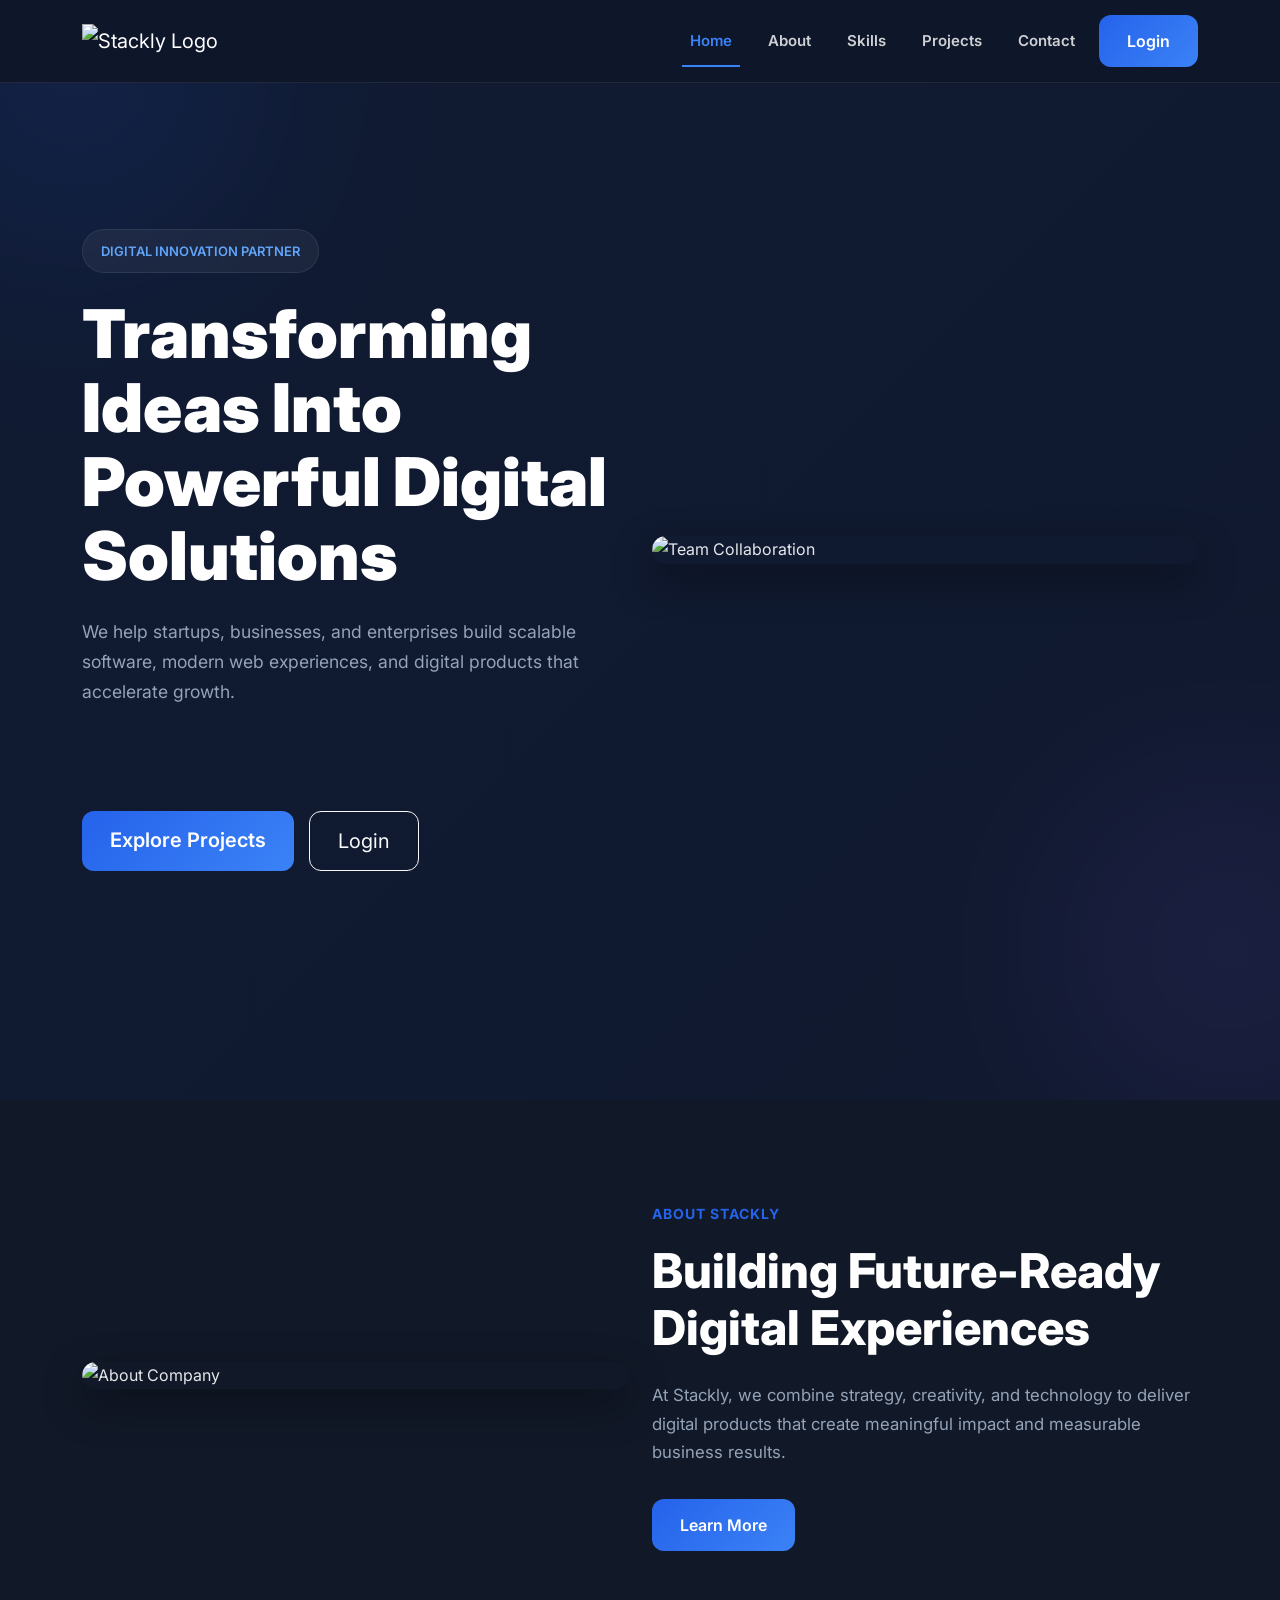
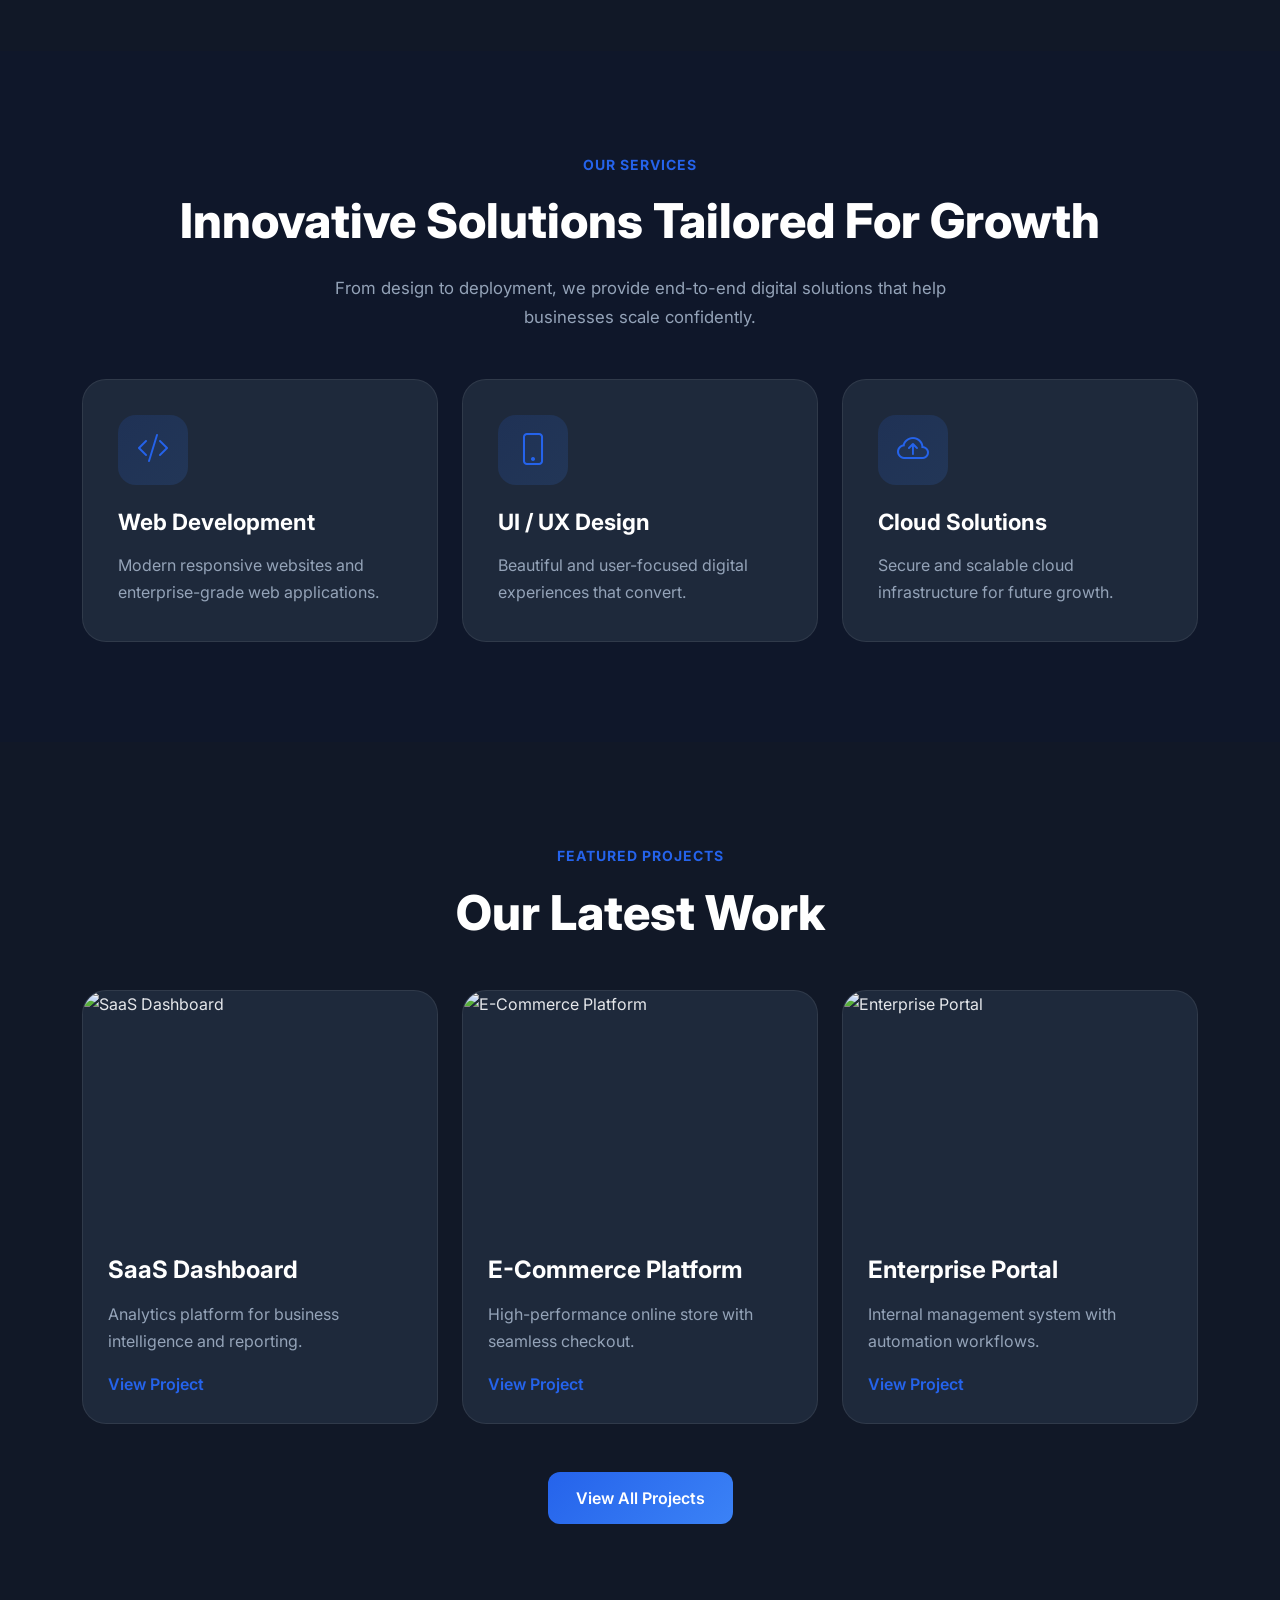
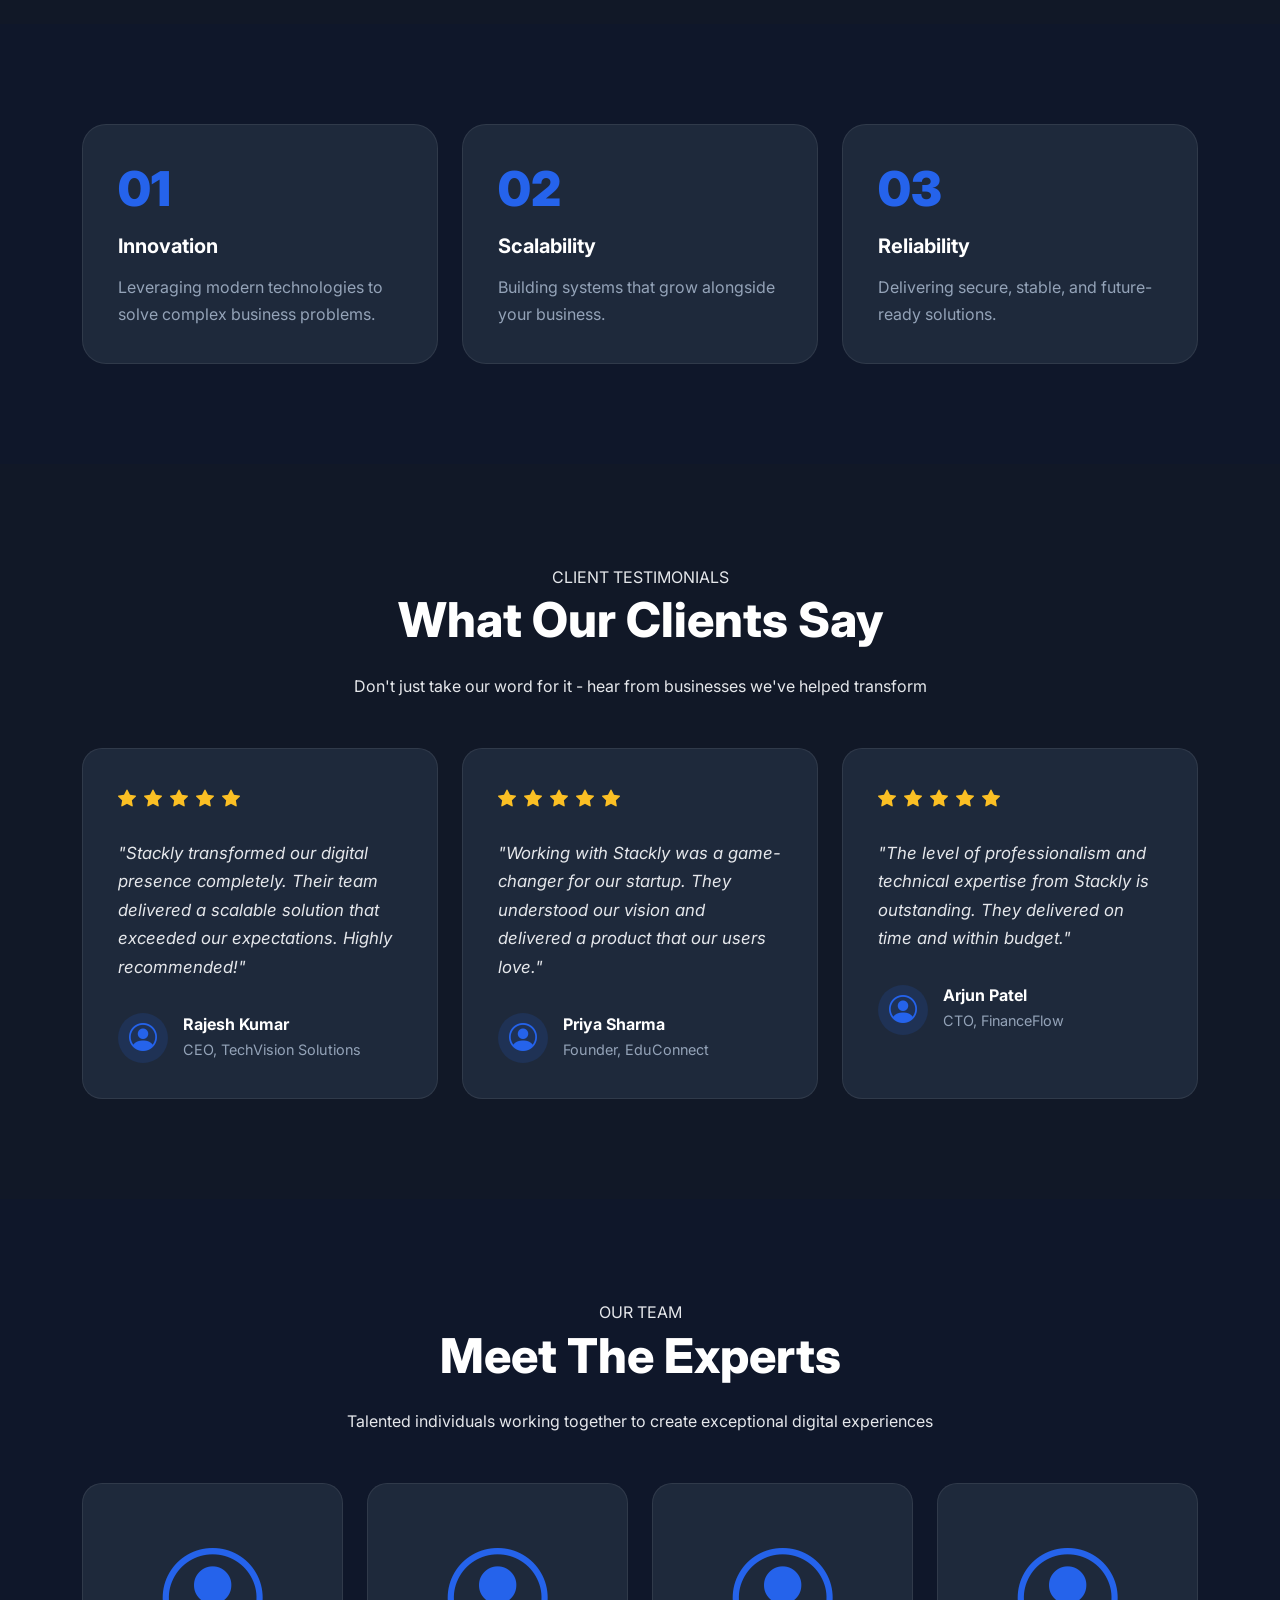
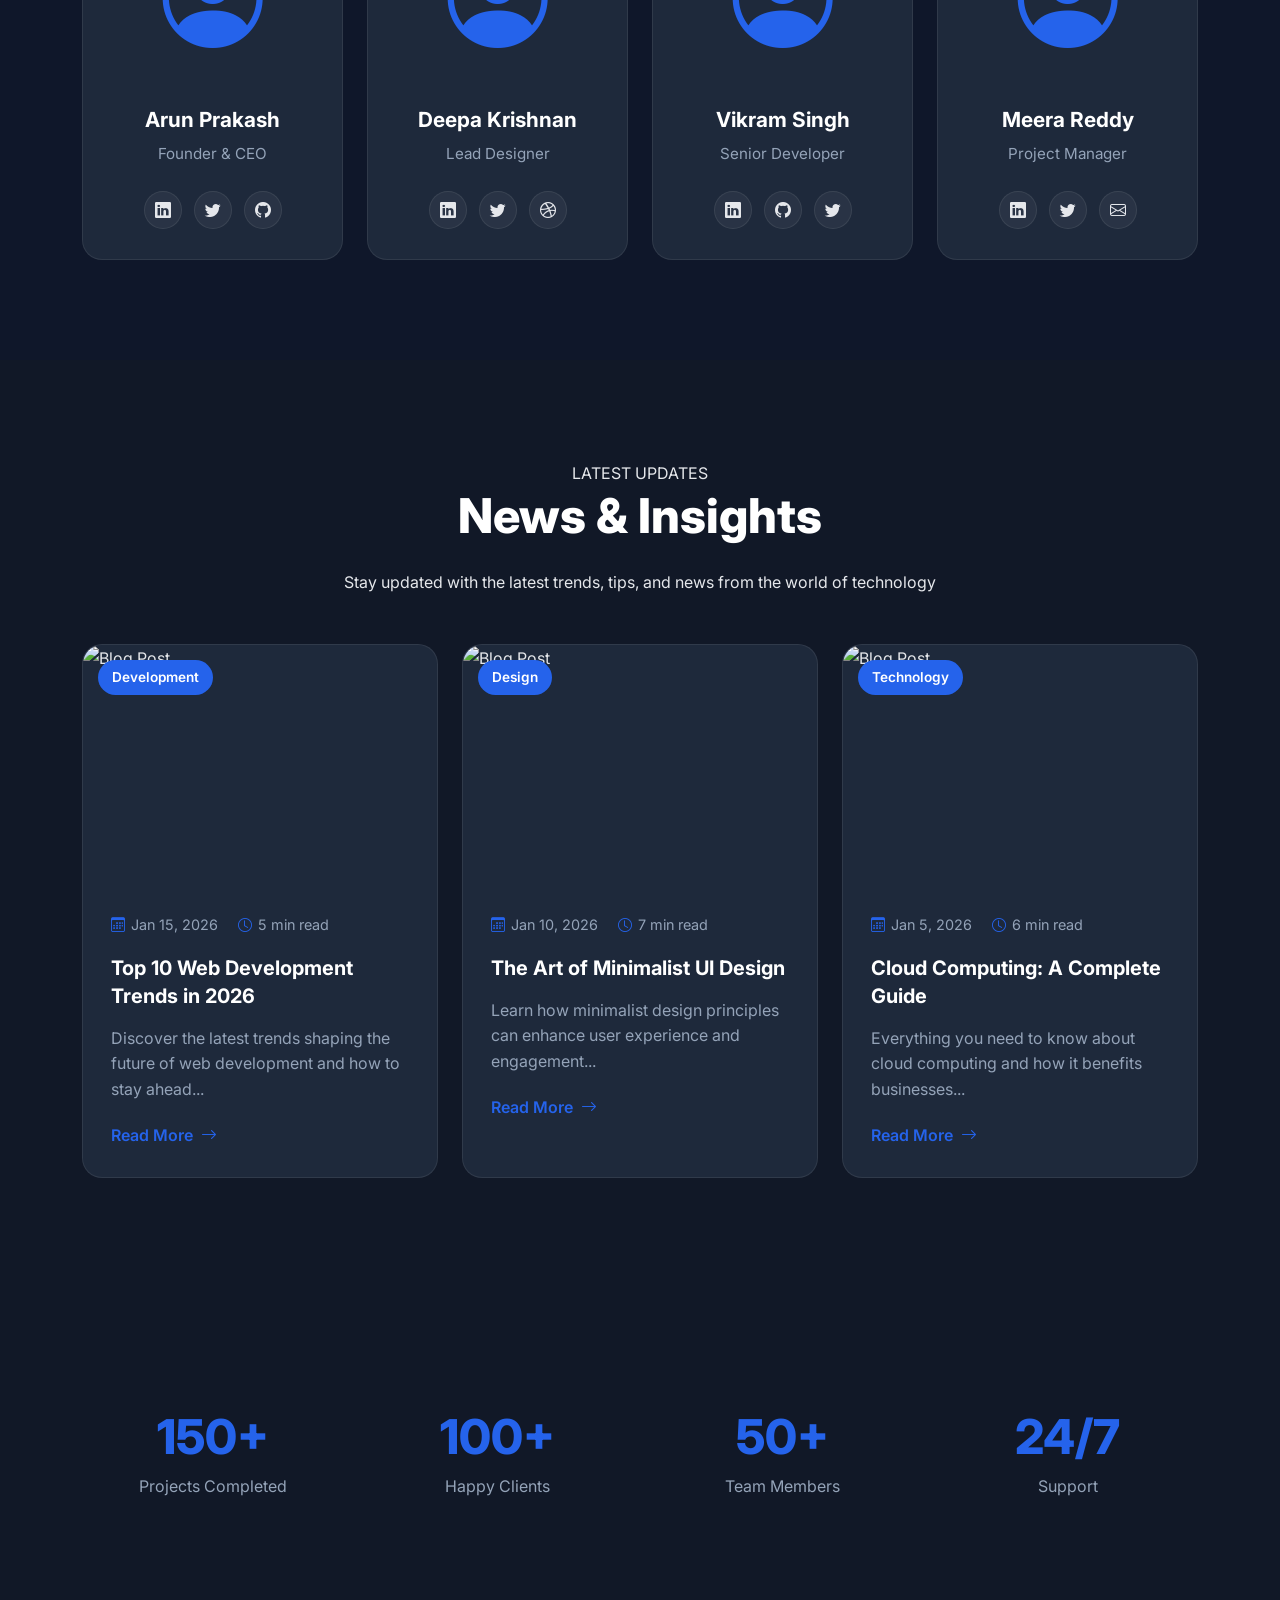
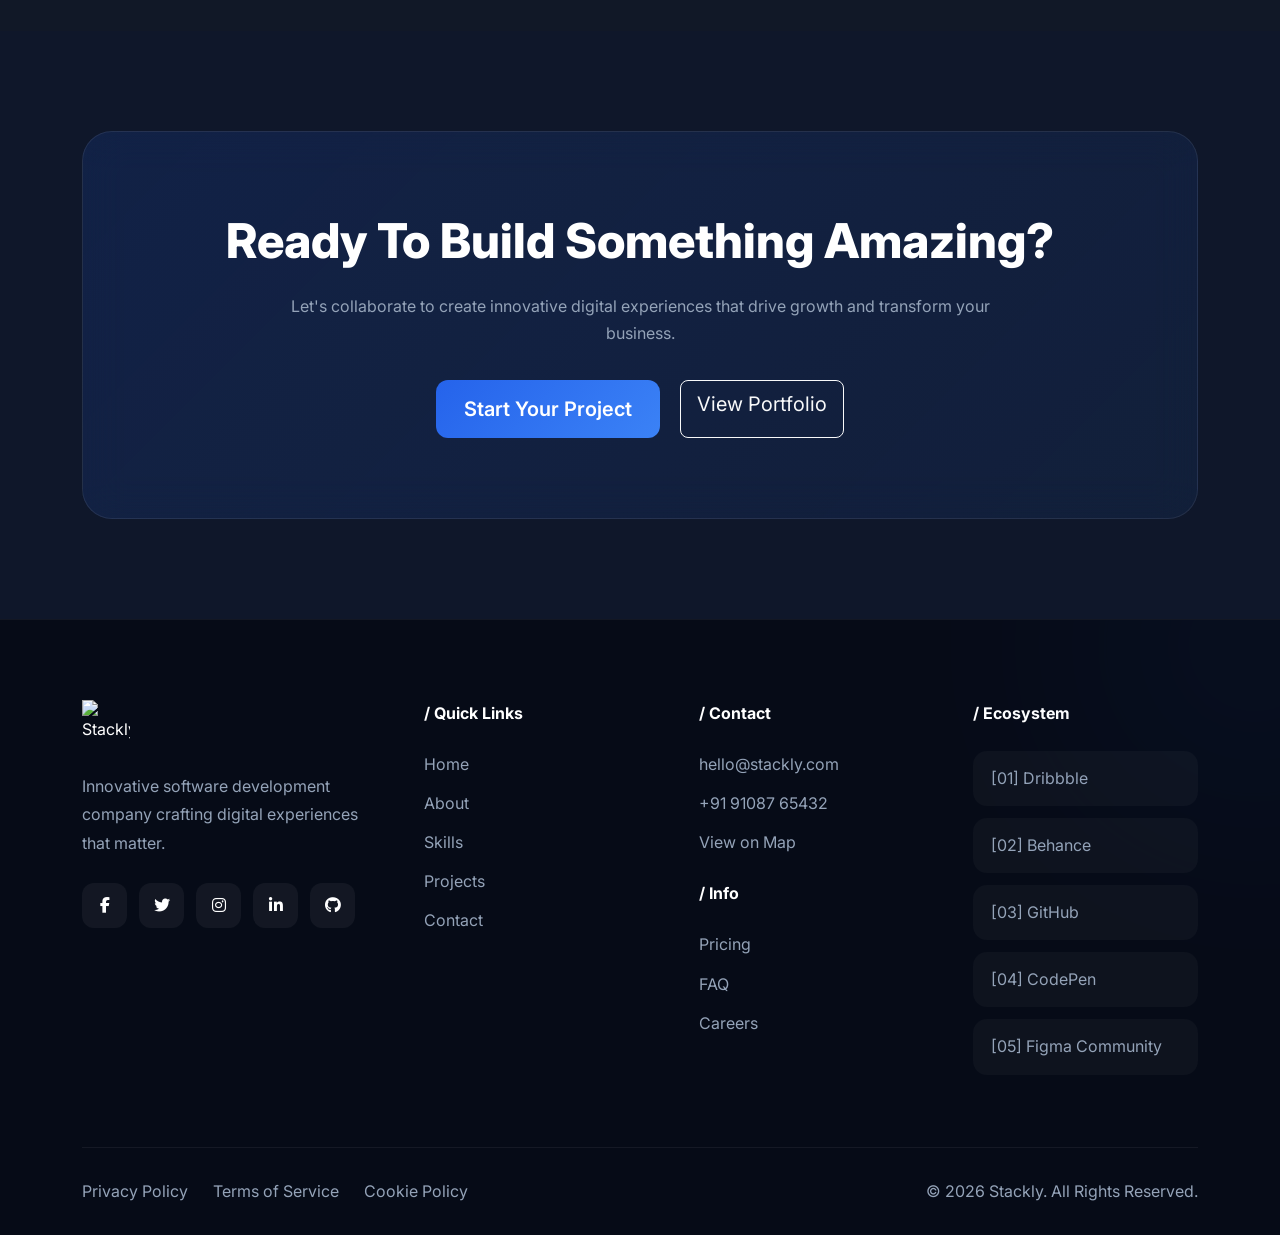
==== index.html @ 2a3374ad "port" ====
<!DOCTYPE html>
<html lang="en">

<head>
    <meta charset="UTF-8">
    <meta name="viewport" content="width=device-width, initial-scale=1.0">

    <title>Stackly | Transforming Ideas Into Powerful Digital Solutions</title>

    <!-- Bootstrap -->
    <link href="https://cdn.jsdelivr.net/npm/bootstrap@5.3.7/dist/css/bootstrap.min.css" rel="stylesheet">

    <!-- Bootstrap Icons -->
    <link rel="stylesheet"
        href="https://cdn.jsdelivr.net/npm/bootstrap-icons@1.13.1/font/bootstrap-icons.min.css">

    <!-- Font Awesome -->
    <link rel="stylesheet"
        href="https://cdnjs.cloudflare.com/ajax/libs/font-awesome/6.7.2/css/all.min.css">

    <!-- AOS -->
    <link rel="stylesheet"
        href="https://unpkg.com/aos@next/dist/aos.css">

    <!-- Google Fonts -->
    <link
        href="https://fonts.googleapis.com/css2?family=Inter:wght@300;400;500;600;700;800;900&display=swap"
        rel="stylesheet">

    <!-- Custom CSS -->
    <link rel="stylesheet" href="css/index.css">
    <link rel="stylesheet" href="css/global.css">

<link rel="stylesheet" href="css/footer.css">

</head>

<body>

    <!-- =========================
         LOADER
    ========================== -->

    <div class="loader-wrapper" id="loader">

        <div class="loader-content">

            <img
                src="image/logo-stackly.webp"
                 alt="Stackly Logo"
                 class="loader-logo">
        
        </div>

    </div>

    <!-- =========================
         NAVBAR
    ========================== -->

    <nav class="navbar navbar-expand-lg navbar-dark custom-navbar fixed-top">

        <div class="container">

            <a class="navbar-brand d-flex align-items-center gap-2"
                href="index.html">

                <img
                    src="image/logo-stackly.webp"
                    alt="Stackly Logo"
                    class="navbar-logo">

           

            </a>

            <button
                class="navbar-toggler"
                type="button"
                data-bs-toggle="collapse"
                data-bs-target="#navbarContent">

                <span class="navbar-toggler-icon"></span>

            </button>

            <div
                class="collapse navbar-collapse"
                id="navbarContent">

                <ul class="navbar-nav ms-auto align-items-lg-center">

                    <li class="nav-item">
                        <a href="index.html" class="nav-link active">
                            Home
                        </a>
                    </li>

                    <li class="nav-item">
                        <a href="about.html" class="nav-link">
                            About
                        </a>
                    </li>

                    <li class="nav-item">
                        <a href="skills.html" class="nav-link">
                            Skills
                        </a>
                    </li>

                    <li class="nav-item">
                        <a href="projects.html" class="nav-link">
                            Projects
                        </a>
                    </li>

                    <li class="nav-item">
                        <a href="contact.html" class="nav-link">
                            Contact
                        </a>
                    </li>

                    <li class="nav-item ms-lg-3">

                        <a
                            href="login.html"
                            class="btn btn-primary custom-btn">

                            Login

                        </a>

                    </li>

                </ul>

            </div>

        </div>

    </nav>

    <!-- =========================
         HERO SECTION
    ========================== -->

    <section class="hero-section">

        <div class="hero-bg-shape hero-shape-1"></div>
        <div class="hero-bg-shape hero-shape-2"></div>

        <div class="container">

            <div class="row align-items-center min-vh-100">

                <div class="col-lg-6">

                    <div data-aos="fade-up">

                        <span class="hero-badge">

                            DIGITAL INNOVATION PARTNER

                        </span>

                        <h1 class="hero-title">

                            Transforming Ideas Into
                            Powerful Digital Solutions

                        </h1>

                        <p class="hero-description">

                            We help startups, businesses, and enterprises
                            build scalable software, modern web experiences,
                            and digital products that accelerate growth.

                        </p>

                        <div class="typed-wrapper">

                            <span id="typed"></span>

                        </div>

                        <div class="hero-buttons">

                            <a
                                href="projects.html"
                                class="btn btn-primary btn-lg custom-btn">

                                Explore Projects

                            </a>

                            <a
                                href="login.html"
                                class="btn btn-outline-light btn-lg">

                                Login

                            </a>

                        </div>

                    </div>

                </div>

                <div class="col-lg-6">

                    <div
                        class="hero-image-wrapper"
                        data-aos="zoom-in">

                    <img src="https://images.unsplash.com/photo-1519389950473-47ba0277781c?fm=webp&w=1200&q=80"
     alt="Team Collaboration"
     class="img-fluid company-image">

                    </div>

                </div>

            </div>

        </div>

    </section>

    <!-- =========================
         COMPANY INTRODUCTION
    ========================== -->

    <section class="company-section">

        <div class="container">

            <div class="row align-items-center">

                <div class="col-lg-6">

                    <div data-aos="fade-right">

                    <img src="https://images.unsplash.com/photo-1542744173-8e7e53415bb0?fm=webp&w=1200&q=80"
     alt="About Company"
     class="img-fluid company-image">
                    </div>

                </div>

                <div class="col-lg-6">

                    <div data-aos="fade-left">

                        <span class="section-tag">

                            ABOUT STACKLY

                        </span>

                        <h2 class="section-title">

                            Building Future-Ready
                            Digital Experiences

                        </h2>

                        <p class="section-description">

                            At Stackly, we combine strategy,
                            creativity, and technology to deliver
                            digital products that create meaningful
                            impact and measurable business results.

                        </p>

                        <a
                            href="about.html"
                            class="btn btn-primary custom-btn">

                            Learn More

                        </a>

                    </div>

                </div>

            </div>

        </div>

    </section>

        <!-- =========================
         SERVICES OVERVIEW
    ========================== -->

    <section class="services-section">

        <div class="container">

            <div class="text-center mb-5" data-aos="fade-up">

                <span class="section-tag">
                    OUR SERVICES
                </span>

                <h2 class="section-title">

                    Innovative Solutions
                    Tailored For Growth

                </h2>

                <p class="section-description mx-auto">

                    From design to deployment, we provide
                    end-to-end digital solutions that help
                    businesses scale confidently.

                </p>

            </div>

            <div class="row g-4">

                <div class="col-lg-4">

                    <div class="service-card" data-aos="fade-up">

                        <div class="service-icon">
                            <i class="bi bi-code-slash"></i>
                        </div>

                        <h4>
                            Web Development
                        </h4>

                        <p>

                            Modern responsive websites and
                            enterprise-grade web applications.

                        </p>

                    </div>

                </div>

                <div class="col-lg-4">

                    <div class="service-card" data-aos="fade-up" data-aos-delay="100">

                        <div class="service-icon">
                            <i class="bi bi-phone"></i>
                        </div>

                        <h4>
                            UI / UX Design
                        </h4>

                        <p>

                            Beautiful and user-focused
                            digital experiences that convert.

                        </p>

                    </div>

                </div>

                <div class="col-lg-4">

                    <div class="service-card" data-aos="fade-up" data-aos-delay="200">

                        <div class="service-icon">
                            <i class="bi bi-cloud-arrow-up"></i>
                        </div>

                        <h4>
                            Cloud Solutions
                        </h4>

                        <p>

                            Secure and scalable cloud
                            infrastructure for future growth.

                        </p>

                    </div>

                </div>

            </div>

        </div>

    </section>

    <!-- =========================
         FEATURED PROJECTS
    ========================== -->

    <section class="projects-section">

        <div class="container">

            <div class="text-center mb-5" data-aos="fade-up">

                <span class="section-tag">
                    FEATURED PROJECTS
                </span>

                <h2 class="section-title">

                    Our Latest Work

                </h2>

            </div>

            <div class="row g-4">

                <div class="col-lg-4">

                    <div class="project-card" data-aos="zoom-in">

                        <img
                            src="https://images.unsplash.com/photo-1551288049-bebda4e38f71?fm=webp&w=800&q=80"
                            alt="SaaS Dashboard"
                            class="img-fluid">

                        <div class="project-content">

                            <h4>
                                SaaS Dashboard
                            </h4>

                            <p>

                                Analytics platform for business
                                intelligence and reporting.

                            </p>

                            <a href="error.html">

                                View Project

                            </a>

                        </div>

                    </div>

                </div>

                <div class="col-lg-4">

                    <div class="project-card" data-aos="zoom-in" data-aos-delay="100">

                        <img
                            src="https://images.unsplash.com/photo-1557821552-17105176677c?fm=webp&w=800&q=80"
                            alt="E-Commerce Platform"
                            class="img-fluid">

                        <div class="project-content">

                            <h4>
                                E-Commerce Platform
                            </h4>

                            <p>

                                High-performance online store
                                with seamless checkout.

                            </p>

                            <a href="error.html">

                                View Project

                            </a>

                        </div>

                    </div>

                </div>

                <div class="col-lg-4">

                    <div class="project-card" data-aos="zoom-in" data-aos-delay="200">

                        <img
                            src="https://images.unsplash.com/photo-1460925895917-afdab827c52f?fm=webp&w=800&q=80"
                            alt="Enterprise Portal"
                            class="img-fluid">

                        <div class="project-content">

                            <h4>
                                Enterprise Portal
                            </h4>

                            <p>

                                Internal management system
                                with automation workflows.

                            </p>

                            <a href="error.html">

                                View Project

                            </a>

                        </div>

                    </div>

                </div>

            </div>

            <div class="text-center mt-5">

                <a
                    href="projects.html"
                    class="btn btn-primary custom-btn">

                    View All Projects

                </a>

            </div>

        </div>

    </section>

    <!-- =========================
         WHY CHOOSE US
    ========================== -->

    <section class="why-section">

        <div class="container">

            <div class="row g-4">

                <div class="col-lg-4">

                    <div class="why-card" data-aos="fade-up">

                        <h3>01</h3>

                        <h5>
                            Innovation
                        </h5>

                        <p>

                            Leveraging modern technologies
                            to solve complex business problems.

                        </p>

                    </div>

                </div>

                <div class="col-lg-4">

                    <div class="why-card" data-aos="fade-up" data-aos-delay="100">

                        <h3>02</h3>

                        <h5>
                            Scalability
                        </h5>

                        <p>

                            Building systems that grow
                            alongside your business.

                        </p>

                    </div>

                </div>

                <div class="col-lg-4">

                    <div class="why-card" data-aos="fade-up" data-aos-delay="200">

                        <h3>03</h3>

                        <h5>
                            Reliability
                        </h5>

                        <p>

                            Delivering secure, stable,
                            and future-ready solutions.

                        </p>

                    </div>

                </div>

            </div>

        </div>

    </section>

    <!-- =========================
         TESTIMONIALS
    ========================== -->

    <section class="testimonials-section">

        <div class="container">

            <div class="text-center mb-5" data-aos="fade-up">

                <span class="section-badge">
                    CLIENT TESTIMONIALS
                </span>

                <h2 class="section-title">
                    What Our Clients Say
                </h2>

                <p class="section-subtitle">
                    Don't just take our word for it - hear from businesses
                    we've helped transform
                </p>

            </div>

            <div class="row g-4">

                <div class="col-lg-4" data-aos="fade-up">

                    <div class="testimonial-card">

                        <div class="testimonial-rating">
                            <i class="bi bi-star-fill"></i>
                            <i class="bi bi-star-fill"></i>
                            <i class="bi bi-star-fill"></i>
                            <i class="bi bi-star-fill"></i>
                            <i class="bi bi-star-fill"></i>
                        </div>

                        <p class="testimonial-text">
                            "Stackly transformed our digital presence completely.
                            Their team delivered a scalable solution that
                            exceeded our expectations. Highly recommended!"
                        </p>

                        <div class="testimonial-author">

                            <div class="author-avatar">
                                <i class="bi bi-person-circle"></i>
                            </div>

                            <div class="author-info">
                                <h6>Rajesh Kumar</h6>
                                <p>CEO, TechVision Solutions</p>
                            </div>

                        </div>

                    </div>

                </div>

                <div class="col-lg-4" data-aos="fade-up" data-aos-delay="100">

                    <div class="testimonial-card">

                        <div class="testimonial-rating">
                            <i class="bi bi-star-fill"></i>
                            <i class="bi bi-star-fill"></i>
                            <i class="bi bi-star-fill"></i>
                            <i class="bi bi-star-fill"></i>
                            <i class="bi bi-star-fill"></i>
                        </div>

                        <p class="testimonial-text">
                            "Working with Stackly was a game-changer for our
                            startup. They understood our vision and delivered
                            a product that our users love."
                        </p>

                        <div class="testimonial-author">

                            <div class="author-avatar">
                                <i class="bi bi-person-circle"></i>
                            </div>

                            <div class="author-info">
                                <h6>Priya Sharma</h6>
                                <p>Founder, EduConnect</p>
                            </div>

                        </div>

                    </div>

                </div>

                <div class="col-lg-4" data-aos="fade-up" data-aos-delay="200">

                    <div class="testimonial-card">

                        <div class="testimonial-rating">
                            <i class="bi bi-star-fill"></i>
                            <i class="bi bi-star-fill"></i>
                            <i class="bi bi-star-fill"></i>
                            <i class="bi bi-star-fill"></i>
                            <i class="bi bi-star-fill"></i>
                        </div>

                        <p class="testimonial-text">
                            "The level of professionalism and technical
                            expertise from Stackly is outstanding. They
                            delivered on time and within budget."
                        </p>

                        <div class="testimonial-author">

                            <div class="author-avatar">
                                <i class="bi bi-person-circle"></i>
                            </div>

                            <div class="author-info">
                                <h6>Arjun Patel</h6>
                                <p>CTO, FinanceFlow</p>
                            </div>

                        </div>

                    </div>

                </div>

            </div>

        </div>

    </section>

    <!-- =========================
         TEAM MEMBERS
    ========================== -->

    <section class="team-section">

        <div class="container">

            <div class="text-center mb-5" data-aos="fade-up">

                <span class="section-badge">
                    OUR TEAM
                </span>

                <h2 class="section-title">
                    Meet The Experts
                </h2>

                <p class="section-subtitle">
                    Talented individuals working together to create
                    exceptional digital experiences
                </p>

            </div>

            <div class="row g-4">

                <div class="col-lg-3 col-md-6" data-aos="fade-up">

                    <div class="team-card">

                        <div class="team-image">
                            <i class="bi bi-person-circle"></i>
                        </div>

                        <div class="team-info">

                            <h5>Arun Prakash</h5>

                            <p class="team-role">
                                Founder & CEO
                            </p>

                            <div class="team-social">
                                <a href="#" class="social-link">
                                    <i class="bi bi-linkedin"></i>
                                </a>
                                <a href="#" class="social-link">
                                    <i class="bi bi-twitter"></i>
                                </a>
                                <a href="#" class="social-link">
                                    <i class="bi bi-github"></i>
                                </a>
                            </div>

                        </div>

                    </div>

                </div>

                <div class="col-lg-3 col-md-6" data-aos="fade-up" data-aos-delay="100">

                    <div class="team-card">

                        <div class="team-image">
                            <i class="bi bi-person-circle"></i>
                        </div>

                        <div class="team-info">

                            <h5>Deepa Krishnan</h5>

                            <p class="team-role">
                                Lead Designer
                            </p>

                            <div class="team-social">
                                <a href="#" class="social-link">
                                    <i class="bi bi-linkedin"></i>
                                </a>
                                <a href="#" class="social-link">
                                    <i class="bi bi-twitter"></i>
                                </a>
                                <a href="#" class="social-link">
                                    <i class="bi bi-dribbble"></i>
                                </a>
                            </div>

                        </div>

                    </div>

                </div>

                <div class="col-lg-3 col-md-6" data-aos="fade-up" data-aos-delay="200">

                    <div class="team-card">

                        <div class="team-image">
                            <i class="bi bi-person-circle"></i>
                        </div>

                        <div class="team-info">

                            <h5>Vikram Singh</h5>

                            <p class="team-role">
                                Senior Developer
                            </p>

                            <div class="team-social">
                                <a href="#" class="social-link">
                                    <i class="bi bi-linkedin"></i>
                                </a>
                                <a href="#" class="social-link">
                                    <i class="bi bi-github"></i>
                                </a>
                                <a href="#" class="social-link">
                                    <i class="bi bi-twitter"></i>
                                </a>
                            </div>

                        </div>

                    </div>

                </div>

                <div class="col-lg-3 col-md-6" data-aos="fade-up" data-aos-delay="300">

                    <div class="team-card">

                        <div class="team-image">
                            <i class="bi bi-person-circle"></i>
                        </div>

                        <div class="team-info">

                            <h5>Meera Reddy</h5>

                            <p class="team-role">
                                Project Manager
                            </p>

                            <div class="team-social">
                                <a href="#" class="social-link">
                                    <i class="bi bi-linkedin"></i>
                                </a>
                                <a href="#" class="social-link">
                                    <i class="bi bi-twitter"></i>
                                </a>
                                <a href="#" class="social-link">
                                    <i class="bi bi-envelope"></i>
                                </a>
                            </div>

                        </div>

                    </div>

                </div>

            </div>

        </div>

    </section>

    <!-- =========================
         BLOG / NEWS
    ========================== -->

    <section class="blog-section">

        <div class="container">

            <div class="text-center mb-5" data-aos="fade-up">

                <span class="section-badge">
                    LATEST UPDATES
                </span>

                <h2 class="section-title">
                    News & Insights
                </h2>

                <p class="section-subtitle">
                    Stay updated with the latest trends, tips, and news
                    from the world of technology
                </p>

            </div>

            <div class="row g-4">

                <div class="col-lg-4" data-aos="fade-up">

                    <div class="blog-card">

                        <div class="blog-image">
                            <img
                                src="https://images.unsplash.com/photo-1498050108023-c5249f4df085?fm=webp&w=800&q=80"
                                alt="Blog Post"
                                class="img-fluid">
                            <span class="blog-category">Development</span>
                        </div>

                        <div class="blog-content">

                            <div class="blog-meta">
                                <span>
                                    <i class="bi bi-calendar3"></i>
                                    Jan 15, 2026
                                </span>
                                <span>
                                    <i class="bi bi-clock"></i>
                                    5 min read
                                </span>
                            </div>

                            <h5 class="blog-title">
                                Top 10 Web Development Trends in 2026
                            </h5>

                            <p class="blog-excerpt">
                                Discover the latest trends shaping the future
                                of web development and how to stay ahead...
                            </p>

                            <a href="error.html" class="blog-link">
                                Read More
                                <i class="bi bi-arrow-right"></i>
                            </a>

                        </div>

                    </div>

                </div>

                <div class="col-lg-4" data-aos="fade-up" data-aos-delay="100">

                    <div class="blog-card">

                        <div class="blog-image">
                            <img
                                src="https://images.unsplash.com/photo-1559136555-9303baea8ebd?fm=webp&w=800&q=80"
                                alt="Blog Post"
                                class="img-fluid">
                            <span class="blog-category">Design</span>
                        </div>

                        <div class="blog-content">

                            <div class="blog-meta">
                                <span>
                                    <i class="bi bi-calendar3"></i>
                                    Jan 10, 2026
                                </span>
                                <span>
                                    <i class="bi bi-clock"></i>
                                    7 min read
                                </span>
                            </div>

                            <h5 class="blog-title">
                                The Art of Minimalist UI Design
                            </h5>

                            <p class="blog-excerpt">
                                Learn how minimalist design principles can
                                enhance user experience and engagement...
                            </p>

                            <a href="error.html" class="blog-link">
                                Read More
                                <i class="bi bi-arrow-right"></i>
                            </a>

                        </div>

                    </div>

                </div>

                <div class="col-lg-4" data-aos="fade-up" data-aos-delay="200">

                    <div class="blog-card">

                        <div class="blog-image">
                            <img
                                src="https://images.unsplash.com/photo-1451187580459-43490279c0fa?fm=webp&w=800&q=80"
                                alt="Blog Post"
                                class="img-fluid">
                            <span class="blog-category">Technology</span>
                        </div>

                        <div class="blog-content">

                            <div class="blog-meta">
                                <span>
                                    <i class="bi bi-calendar3"></i>
                                    Jan 5, 2026
                                </span>
                                <span>
                                    <i class="bi bi-clock"></i>
                                    6 min read
                                </span>
                            </div>

                            <h5 class="blog-title">
                                Cloud Computing: A Complete Guide
                            </h5>

                            <p class="blog-excerpt">
                                Everything you need to know about cloud
                                computing and how it benefits businesses...
                            </p>

                            <a href="error.html" class="blog-link">
                                Read More
                                <i class="bi bi-arrow-right"></i>
                            </a>

                        </div>

                    </div>

                </div>

            </div>

        </div>

    </section>

    <!-- =========================
         STATS
    ========================== -->

    <section class="stats-section">

        <div class="container">

            <div class="row text-center">

                <div class="col-md-3">

                    <div class="stat-box">

                        <h2>150+</h2>

                        <p>
                            Projects Completed
                        </p>

                    </div>

                </div>

                <div class="col-md-3">

                    <div class="stat-box">

                        <h2>100+</h2>

                        <p>
                            Happy Clients
                        </p>

                    </div>

                </div>

                <div class="col-md-3">

                    <div class="stat-box">

                        <h2>50+</h2>

                        <p>
                            Team Members
                        </p>

                    </div>

                </div>

                <div class="col-md-3">

                    <div class="stat-box">

                        <h2>24/7</h2>

                        <p>
                            Support
                        </p>

                    </div>

                </div>

            </div>

        </div>

    </section>

        <!-- =========================
         CTA SECTION
    ========================== -->

    <section class="cta-section">

        <div class="container">

            <div class="cta-box" data-aos="zoom-in">

                <h2>

                    Ready To Build
                    Something Amazing?

                </h2>

                <p>

                    Let's collaborate to create innovative
                    digital experiences that drive growth
                    and transform your business.

                </p>

                <div class="cta-buttons">

                    <a
                        href="contact.html"
                        class="btn btn-primary btn-lg custom-btn">

                        Start Your Project

                    </a>

                    <a
                        href="projects.html"
                        class="btn btn-outline-light btn-lg">

                        View Portfolio

                    </a>

                </div>

            </div>

        </div>

    </section>

    <!-- =========================
         FOOTER
    ========================== -->

    <footer class="footer-wrapper">

        <div class="container">

            <div class="footer-grid">

                <div>

                    <div class="d-flex align-items-center gap-3 mb-4">

                        <a href="index.html"
                            class="logo-container">

                            <div class="logo-img-wrapper">

                                <img
                                    src="image/logo-stackly.webp"
                                    alt="Stackly Logo">

                            </div>


                        </a>

                    </div>

                    <p class="footer-brand-desc">

                        Innovative software development company
                        crafting digital experiences that matter.

                    </p>

                    <div class="footer-social">

                        <a href="error.html"
                            class="footer-social-link">

                            <i class="fab fa-facebook-f"></i>

                        </a>

                        <a href="error.html"
                            class="footer-social-link">

                            <i class="fab fa-twitter"></i>

                        </a>

                        <a href="error.html"
                            class="footer-social-link">

                            <i class="fab fa-instagram"></i>

                        </a>

                        <a href="error.html"
                            class="footer-social-link">

                            <i class="fab fa-linkedin-in"></i>

                        </a>

                        <a href="error.html"
                            class="footer-social-link">

                            <i class="fab fa-github"></i>

                        </a>

                    </div>

                </div>

                <div>

                    <span class="footer-heading">

                        / Quick Links

                    </span>

                    <nav>

                        <a href="index.html"
                            class="footer-link">

                            Home

                        </a>

                        <a href="about.html"
                            class="footer-link">

                            About

                        </a>

                        <a href="skills.html"
                            class="footer-link">

                            Skills

                        </a>

                        <a href="projects.html"
                            class="footer-link">

                            Projects

                        </a>

                        <a href="contact.html"
                            class="footer-link">

                            Contact

                        </a>

                    </nav>

                </div>

                <div>

                    <span class="footer-heading">

                        / Contact

                    </span>

                    <a href="mailto:hello@stackly.com"
                        class="footer-contact-item">

                        hello@stackly.com

                    </a>

                    <a href="tel:+919108765432"
                        class="footer-contact-item">

                        +91 91087 65432

                    </a>

                    <a href="error.html"
                        class="footer-contact-item">

                        View on Map

                    </a>

                    <span
                        class="footer-heading mt-4">

                        / Info

                    </span>

                    <a href="error.html"
                        class="footer-link">

                        Pricing

                    </a>

                    <a href="error.html"
                        class="footer-link">

                        FAQ

                    </a>

                    <a href="error.html"
                        class="footer-link">

                        Careers

                    </a>

                </div>

                <div>

                    <span class="footer-heading">

                        / Ecosystem

                    </span>

                    <div>

                        <div class="ecosystem-item">
                            <span>[01] Dribbble</span>
                            <i class="fas fa-arrow-up-right"></i>
                        </div>

                        <div class="ecosystem-item">
                            <span>[02] Behance</span>
                            <i class="fas fa-arrow-up-right"></i>
                        </div>

                        <div class="ecosystem-item">
                            <span>[03] GitHub</span>
                            <i class="fas fa-arrow-up-right"></i>
                        </div>

                        <div class="ecosystem-item">
                            <span>[04] CodePen</span>
                            <i class="fas fa-arrow-up-right"></i>
                        </div>

                        <div class="ecosystem-item">
                            <span>[05] Figma Community</span>
                            <i class="fas fa-arrow-up-right"></i>
                        </div>

                    </div>

                </div>

            </div>

            <div class="footer-bottom">

                <div class="footer-legal">

                    <a href="error.html">

                        Privacy Policy

                    </a>

                    <a href="error.html">

                        Terms of Service

                    </a>

                    <a href="error.html">

                        Cookie Policy

                    </a>

                </div>

                <p class="footer-copyright">

                    © 2026 Stackly.
                    All Rights Reserved.

                </p>

            </div>

        </div>

    </footer>

    <!-- =========================
         BACK TO TOP
    ========================== -->

    <button id="backToTop"
        class="back-to-top">

        <i class="bi bi-arrow-up"></i>

    </button>

    <!-- =========================
         SCRIPTS
    ========================== -->

    <script src="https://cdn.jsdelivr.net/npm/bootstrap@5.3.7/dist/js/bootstrap.bundle.min.js"></script>

    <script src="https://cdn.jsdelivr.net/npm/typed.js@2.1.0/dist/typed.umd.js"></script>

    <script src="https://unpkg.com/aos@next/dist/aos.js"></script>

    <script src="js/script.js"></script>

</body>

</html>
---- css/index.css ----
/* =====================================================
   STACKLY - INDEX.CSS
   Home Page Styles Only
===================================================== */

/* =====================================================
   HERO SECTION
===================================================== */



/* =====================================
   NAVBAR
===================================== */

.custom-navbar {

    background: rgba(15, 23, 42, 0.95);

    backdrop-filter: blur(15px);

    -webkit-backdrop-filter: blur(15px);

    padding: 15px 0;

    border-bottom: 1px solid rgba(255,255,255,0.08);

    transition: all 0.3s ease;

    z-index: 9999;

}

/* =====================================
   LOGO
===================================== */

.navbar-brand {

    display: flex;

    align-items: center;

    justify-content: center;

}

.navbar-logo {

    width: 180px;

    height: auto;

    object-fit: contain;

    transition: all 0.3s ease;

}

/* Logo Hover Effect */

.navbar-brand:hover .navbar-logo {

    transform: scale(1.05);

}

/* =====================================
   NAVIGATION LINKS
===================================== */

.nav-link {

    color: rgba(255,255,255,0.8) !important;

    font-size: 15px;

    font-weight: 600;

    margin-left: 20px;

    position: relative;

    transition: all 0.3s ease;

}

.nav-link:hover {

    color: #3b82f6 !important;

}

/* Active Link */

.nav-link.active {

    color: #3b82f6 !important;

}

/* Underline Animation */

.nav-link::after {

    content: "";

    position: absolute;

    bottom: -5px;

    left: 0;

    width: 0;

    height: 2px;

    background: #3b82f6;

    transition: all 0.3s ease;

}

.nav-link:hover::after,
.nav-link.active::after {

    width: 100%;

}

/* =====================================
   TOGGLER
===================================== */

.navbar-toggler {

    border: none;

    box-shadow: none !important;

}

.navbar-toggler:focus {

    box-shadow: none !important;

}

/* =====================================
   MOBILE
===================================== */

@media (max-width: 768px) {

    .navbar-logo {

        width: 140px;

    }

    .nav-link {

        margin-left: 0;

        padding: 12px 0;

    }

}
.hero-section {

    position: relative;

    min-height: 100vh;

    display: flex;

    align-items: center;

    overflow: hidden;

    padding-top: 100px;

    background:
        linear-gradient(
            135deg,
            rgba(37,99,235,.04),
            rgba(59,130,246,.02)
        );

}

/* =====================================================
   HERO BACKGROUND SHAPES
===================================================== */

.hero-bg-shape {

    position: absolute;

    border-radius: 50%;

    filter: blur(120px);

    opacity: .15;

    pointer-events: none;

}

.hero-shape-1 {

    width: 350px;

    height: 350px;

    background: var(--primary);

    top: -100px;

    left: -100px;

}

.hero-shape-2 {

    width: 300px;

    height: 300px;

    background: #8b5cf6;

    right: -100px;

    bottom: 0;

}

/* =====================================================
   HERO CONTENT
===================================================== */

.hero-badge {

    display: inline-block;

    padding: 10px 18px;

    border-radius: 50px;

    background: rgba(255,255,255,.05);

    border: 1px solid rgba(255,255,255,.08);

    color: var(--accent);

    font-size: 13px;

    font-weight: 600;

    margin-bottom: 1.5rem;

}

.hero-title {

    font-size: 4.2rem;

    font-weight: 900;

    line-height: 1.1;

    margin-bottom: 1.5rem;

    color: white;

}

.hero-description {

    color: var(--muted);

    font-size: 1.1rem;

    max-width: 600px;

    margin-bottom: 2rem;

}

.typed-wrapper {

    font-size: 1.2rem;

    font-weight: 600;

    color: var(--primary);

    min-height: 40px;

    margin-bottom: 2rem;

}

.hero-buttons {

    display: flex;

    gap: 15px;

    flex-wrap: wrap;

}

.hero-buttons .btn {

    border-radius: 12px;

    padding: 14px 28px;

}

/* =====================================================
   HERO IMAGE
===================================================== */

.hero-image-wrapper {

    position: relative;

}

.hero-image {

    width: 100%;

    border-radius: 24px;

    box-shadow: var(--shadow);

    animation: floatImage 5s ease-in-out infinite;

}

@keyframes floatImage {

    0% {

        transform: translateY(0);

    }

    50% {

        transform: translateY(-15px);

    }

    100% {

        transform: translateY(0);

    }

}

/* =====================================================
   COMPANY SECTION
===================================================== */

.company-section {

    background: var(--bg-light);

}

.company-section .section-description {

    margin-bottom: 2rem;

}

/* =====================================================
   SERVICES SECTION
===================================================== */

.services-section {

    background: var(--bg);

}

.service-card {

    height: 100%;

    position: relative;

    overflow: hidden;

}

.service-card::before {

    content: "";

    position: absolute;

    top: 0;

    left: 0;

    width: 100%;

    height: 4px;

    background:
        linear-gradient(
            90deg,
            var(--primary),
            var(--secondary)
        );

    transform: scaleX(0);

    transition: .4s ease;

}

.service-card:hover::before {

    transform: scaleX(1);

}

.service-card h4 {

    color: white;

    font-size: 1.4rem;

    font-weight: 700;

    margin-bottom: 1rem;

}

.service-card p {

    color: var(--muted);

    margin-bottom: 0;

}

/* =====================================================
   PROJECTS SECTION
===================================================== */

.projects-section {

    background: var(--bg-light);

}

.project-card {

    background: var(--card);

    border: 1px solid var(--border);

    border-radius: 24px;

    overflow: hidden;

    transition: var(--transition);

    height: 100%;

}

.project-card:hover {

    transform: translateY(-10px);

    box-shadow: var(--shadow);

}

.project-card img {

    width: 100%;

    height: 240px;

    object-fit: cover;

    transition: .5s ease;

}

.project-card:hover img {

    transform: scale(1.05);

}

.project-content {

    padding: 25px;

}

.project-content h4 {

    color: white;

    font-weight: 700;

    margin-bottom: 1rem;

}

.project-content p {

    color: var(--muted);

    margin-bottom: 1rem;

}

.project-content a {

    color: var(--primary);

    font-weight: 600;

}

.project-content a:hover {

    color: var(--secondary);

}

/* =====================================================
   WHY CHOOSE US
===================================================== */

.why-section {

    background: var(--bg);

}

.why-card h3 {

    font-size: 3rem;

    font-weight: 900;

    color: var(--primary);

    margin-bottom: 1rem;

}

.why-card h5 {

    color: white;

    font-weight: 700;

    margin-bottom: 1rem;

}

.why-card p {

    color: var(--muted);

    margin: 0;

}

/* =====================================================
   STATS SECTION
===================================================== */

.stats-section {

    background: var(--bg-light);

}

.stat-box {

    padding: 30px;

}

.stat-box h2 {

    font-size: 3rem;

    font-weight: 800;

    color: var(--primary);

    margin-bottom: .5rem;

}

.stat-box p {

    color: var(--muted);

    margin: 0;

}

/* =====================================================
   CTA SECTION
===================================================== */

.cta-section {

    background: var(--bg);

}

.cta-box {

    background:
        linear-gradient(
            135deg,
            rgba(37,99,235,.15),
            rgba(59,130,246,.08)
        );

    border: 1px solid rgba(255,255,255,.08);

    border-radius: 30px;

    padding: 80px 50px;

    text-align: center;

    backdrop-filter: blur(20px);

}

.cta-box h2 {

    color: white;

    font-size: 3rem;

    font-weight: 800;

    margin-bottom: 1.5rem;

}

.cta-box p {

    color: var(--muted);

    max-width: 700px;

    margin: auto auto 2rem;

}

.cta-buttons {

    display: flex;

    justify-content: center;

    gap: 20px;

    flex-wrap: wrap;

}

/* =====================================================
   TESTIMONIALS SECTION
===================================================== */

.testimonials-section {

    background: var(--bg-light);

    padding: 100px 0;

}

.testimonial-card {

    background: var(--card);

    border: 1px solid rgba(255,255,255,.08);

    border-radius: 20px;

    padding: 35px;

    height: 100%;

    transition: var(--transition);

    position: relative;

}

.testimonial-card:hover {

    transform: translateY(-10px);

    box-shadow: 0 20px 40px rgba(37,99,235,.15);

}

.testimonial-rating {

    margin-bottom: 1.5rem;

}

.testimonial-rating i {

    color: #fbbf24;

    font-size: 18px;

    margin-right: 4px;

}

.testimonial-text {

    color: var(--text);

    font-size: 1.05rem;

    line-height: 1.7;

    margin-bottom: 2rem;

    font-style: italic;

}

.testimonial-author {

    display: flex;

    align-items: center;

    gap: 15px;

}

.author-avatar {

    width: 50px;

    height: 50px;

    border-radius: 50%;

    background: rgba(37,99,235,.15);

    display: flex;

    align-items: center;

    justify-content: center;

    flex-shrink: 0;

}

.author-avatar i {

    font-size: 28px;

    color: var(--primary);

}

.author-info h6 {

    color: white;

    font-weight: 700;

    margin-bottom: 4px;

    font-size: 1rem;

}

.author-info p {

    color: var(--muted);

    margin: 0;

    font-size: 0.9rem;

}

/* =====================================================
   TEAM SECTION
===================================================== */

.team-section {

    background: var(--bg);

    padding: 100px 0;

}

.team-card {

    background: var(--card);

    border: 1px solid rgba(255,255,255,.08);

    border-radius: 20px;

    padding: 30px;

    text-align: center;

    transition: var(--transition);

    height: 100%;

}

.team-card:hover {

    transform: translateY(-10px);

    box-shadow: 0 20px 40px rgba(37,99,235,.15);

    border-color: var(--primary);

}

.team-image {

    margin-bottom: 1.5rem;

}

.team-image i {

    font-size: 100px;

    color: var(--primary);

    transition: var(--transition);

}

.team-card:hover .team-image i {

    transform: scale(1.1);

    color: var(--secondary);

}

.team-info h5 {

    color: white;

    font-weight: 700;

    margin-bottom: 8px;

    font-size: 1.3rem;

}

.team-role {

    color: var(--muted);

    margin-bottom: 1.5rem;

    font-size: 0.95rem;

}

.team-social {

    display: flex;

    justify-content: center;

    gap: 12px;

}

.social-link {

    width: 38px;

    height: 38px;

    border-radius: 50%;

    background: rgba(255,255,255,.05);

    border: 1px solid rgba(255,255,255,.08);

    display: flex;

    align-items: center;

    justify-content: center;

    color: var(--text);

    transition: var(--transition);

}

.social-link:hover {

    background: var(--primary);

    color: white;

    transform: translateY(-3px);

    border-color: var(--primary);

}

/* =====================================================
   BLOG SECTION
===================================================== */

.blog-section {

    background: var(--bg-light);

    padding: 100px 0;

}

.blog-card {

    background: var(--card);

    border: 1px solid rgba(255,255,255,.08);

    border-radius: 20px;

    overflow: hidden;

    transition: var(--transition);

    height: 100%;

}

.blog-card:hover {

    transform: translateY(-10px);

    box-shadow: 0 20px 40px rgba(37,99,235,.15);

}

.blog-image {

    position: relative;

    overflow: hidden;

    height: 240px;

}

.blog-image img {

    width: 100%;

    height: 100%;

    object-fit: cover;

    transition: .5s ease;

}

.blog-card:hover .blog-image img {

    transform: scale(1.1);

}

.blog-category {

    position: absolute;

    top: 15px;

    left: 15px;

    background: var(--primary);

    color: white;

    padding: 6px 14px;

    border-radius: 20px;

    font-size: 0.85rem;

    font-weight: 600;

}

.blog-content {

    padding: 28px;

}

.blog-meta {

    display: flex;

    gap: 20px;

    margin-bottom: 1rem;

    flex-wrap: wrap;

}

.blog-meta span {

    color: var(--muted);

    font-size: 0.9rem;

    display: flex;

    align-items: center;

    gap: 6px;

}

.blog-meta i {

    color: var(--primary);

}

.blog-title {

    color: white;

    font-weight: 700;

    margin-bottom: 1rem;

    font-size: 1.25rem;

    line-height: 1.4;

}

.blog-excerpt {

    color: var(--muted);

    margin-bottom: 1.2rem;

    line-height: 1.6;

}

.blog-link {

    color: var(--primary);

    font-weight: 600;

    text-decoration: none;

    display: inline-flex;

    align-items: center;

    gap: 8px;

    transition: var(--transition);

}

.blog-link:hover {

    color: var(--secondary);

    gap: 12px;

}

.blog-link i {

    transition: var(--transition);

}
---- css/global.css ----
/* =====================================================
   STACKLY - GLOBAL.CSS
   Shared Across All Pages
===================================================== */

/* =====================================================
   GOOGLE FONT
===================================================== */

@import url('https://fonts.googleapis.com/css2?family=Inter:wght@300;400;500;600;700;800;900&display=swap');

/* =====================================================
   ROOT VARIABLES
===================================================== */

:root {

    --primary: #2563eb;
    --secondary: #3b82f6;
    --accent: #60a5fa;

    --bg: #0f172a;
    --bg-light: #111827;

    --card: #1e293b;

    --white: #ffffff;

    --text: #e5e7eb;
    --muted: #94a3b8;

    --border: rgba(255,255,255,.08);

    --shadow:
        0 15px 40px rgba(0,0,0,.35);

    --transition: all .3s ease;

    --radius: 20px;

}

/* =====================================================
   RESET
===================================================== */

*{
    margin:0;
    padding:0;
    box-sizing:border-box;
}

html{
    scroll-behavior:smooth;
}

body{

    font-family:'Inter',sans-serif;

    background:var(--bg);

    color:var(--text);

    overflow-x:hidden;

    line-height:1.7;

}

a{
    text-decoration:none;
}

ul{
    list-style:none;
}

img{

    max-width:100%;

    display:block;

}

section{

    padding:100px 0;

}



/* =====================================================
   SCROLLBAR
===================================================== */

::-webkit-scrollbar{

    width:10px;

}

::-webkit-scrollbar-track{

    background:#0a0f1d;

}

::-webkit-scrollbar-thumb{

    background:var(--primary);

    border-radius:20px;

}

::-webkit-scrollbar-thumb:hover{

    background:var(--secondary);

}

/* =====================================================
   TEXT SELECTION
===================================================== */

::selection{

    background:var(--primary);

    color:white;

}

/* =====================================================
   COMMON SECTION STYLES
===================================================== */

.section-tag{

    display:inline-block;

    color:var(--primary);

    font-weight:700;

    letter-spacing:1px;

    text-transform:uppercase;

    font-size:14px;

    margin-bottom:1rem;

}

.section-title{

    font-size:3rem;

    font-weight:800;

    line-height:1.2;

    margin-bottom:1.5rem;

    color:white;

}

.section-description{

    color:var(--muted);

    font-size:1.05rem;

    max-width:650px;

}

/* =====================================================
   BUTTONS
===================================================== */

.custom-btn{

    background:
        linear-gradient(
            135deg,
            var(--primary),
            var(--secondary)
        );

    border:none;

    color:white;

    border-radius:12px;

    padding:14px 28px;

    font-weight:600;

    transition:var(--transition);

}

.custom-btn:hover{

    transform:translateY(-3px);

    box-shadow:
        0 10px 30px rgba(37,99,235,.35);

}

/* =====================================================
   RIPPLE EFFECT
===================================================== */

.custom-btn{

    position:relative;

    overflow:hidden;

}

.ripple{

    position:absolute;

    border-radius:50%;

    transform:scale(0);

    animation:ripple-animation .6s linear;

    background:rgba(255,255,255,.4);

}

@keyframes ripple-animation{

    to{

        transform:scale(4);

        opacity:0;

    }

}

/* =====================================================
   LOADER
===================================================== */

.loader-wrapper{

    position:fixed;

    inset:0;

    background:var(--bg);

    display:flex;

    align-items:center;

    justify-content:center;

    z-index:99999;

    transition:.5s ease;

}

.loader-content{

    text-align:center;

}

.loader-content img{

    width:90px;

    margin:auto;

    animation:loaderSpin 3s linear infinite;

}

.loader-content h2{

    margin-top:20px;

    color:white;

    letter-spacing:5px;

}

@keyframes loaderSpin{

    from{
        transform:rotate(0deg);
    }

    to{
        transform:rotate(360deg);
    }

}

/* =====================================================
   NAVBAR
===================================================== */
/* =====================================
   NAVBAR
===================================== */

.custom-navbar {

    background: rgba(15, 23, 42, 0.95);

    backdrop-filter: blur(15px);

    -webkit-backdrop-filter: blur(15px);

    padding: 15px 0;

    border-bottom: 1px solid rgba(255,255,255,0.08);

    transition: all 0.3s ease;

    z-index: 9999;

}

.navbar-brand {

    display: flex;

    align-items: center;

}

.navbar-logo {

    width: 180px;

    height: auto;

    object-fit: contain;

    transition: all 0.3s ease;

}

.navbar-brand:hover .navbar-logo {

    transform: scale(1.05);

}

.nav-link {

    color: rgba(255,255,255,0.8) !important;

    font-size: 15px;

    font-weight: 600;

    margin-left: 20px;

    position: relative;

    transition: all 0.3s ease;

}

.nav-link:hover {

    color: #3b82f6 !important;

}

.nav-link.active {

    color: #3b82f6 !important;

}

.nav-link::after {

    content: "";

    position: absolute;

    bottom: -5px;

    left: 0;

    width: 0;

    height: 2px;

    background: #3b82f6;

    transition: all 0.3s ease;

}

.nav-link:hover::after,
.nav-link.active::after {

    width: 100%;

}

.navbar-toggler {

    border: none;

    box-shadow: none !important;

}

.navbar-toggler:focus {

    box-shadow: none !important;

}
/* =====================================================
   COMMON CARDS
===================================================== */

.service-card,
.why-card{

    background:var(--card);

    border:1px solid var(--border);

    border-radius:24px;

    padding:35px;

    transition:var(--transition);

}

.service-card:hover,
.why-card:hover{

    transform:translateY(-10px);

    box-shadow:var(--shadow);

}

.service-icon{

    width:70px;

    height:70px;

    display:flex;

    align-items:center;

    justify-content:center;

    border-radius:18px;

    margin-bottom:1.5rem;

    background:
        linear-gradient(
            135deg,
            rgba(37,99,235,.15),
            rgba(59,130,246,.15)
        );

}

.service-icon i{

    color:var(--primary);

    font-size:2rem;

}

/* =====================================================
   COMPANY IMAGE
===================================================== */

.company-image{

    border-radius:24px;

    overflow:hidden;

    box-shadow:var(--shadow);

}

/* =====================================================
   BACK TO TOP BUTTON
===================================================== */

.back-to-top{

    position:fixed;

    right:25px;

    bottom:25px;

    width:55px;

    height:55px;

    border:none;

    border-radius:15px;

    background:
        linear-gradient(
            135deg,
            var(--primary),
            var(--secondary)
        );

    color:white;

    cursor:pointer;

    opacity:0;

    visibility:hidden;

    transition:.3s;

    z-index:999;

}

.back-to-top.show{

    opacity:1;

    visibility:visible;

}

/* =====================================================
   COMMON ANIMATIONS
===================================================== */

.fade-up{

    animation:fadeUp .8s ease forwards;

}

@keyframes fadeUp{

    from{

        opacity:0;

        transform:translateY(40px);

    }

    to{

        opacity:1;

        transform:translateY(0);

    }

}

/* =====================================================
   PAGE LOAD EFFECT
===================================================== */

body{

    animation:pageLoad .5s ease;

}

@keyframes pageLoad{

    from{
        opacity:0;
    }

    to{
        opacity:1;
    }

}
---- css/footer.css ----
/* =====================================================
   STACKLY - FOOTER.CSS
   Footer Styles Only
===================================================== */

/* =====================================================
   FOOTER WRAPPER
===================================================== */

.footer-wrapper {

    background: #060b17;

    padding-top: 80px;

    border-top: 1px solid rgba(255,255,255,.05);

    position: relative;

    overflow: hidden;

}

.footer-wrapper::before {

    content: "";

    position: absolute;

    width: 350px;

    height: 350px;

    border-radius: 50%;

    background: var(--primary);

    opacity: .05;

    filter: blur(120px);

    top: -150px;

    right: -150px;

    pointer-events: none;

}

/* =====================================================
   FOOTER GRID
===================================================== */

.footer-grid {

    display: grid;

    grid-template-columns:
        1.3fr
        1fr
        1fr
        1fr;

    gap: 50px;

}

/* =====================================================
   FOOTER LOGO
===================================================== */

.logo-container {

    display: flex;

    align-items: center;

    gap: 12px;

    color: white;

}

.logo-img-wrapper {

    width: 48px;

    height: 48px;

}

.logo-img-wrapper img {

    width: 100%;

    height: 100%;

    object-fit: contain;

}

.logo-text {

    color: white;

    font-size: 1.2rem;

    font-weight: 800;

    letter-spacing: 2px;

}

.footer-brand-desc {

    color: var(--muted);

    margin-top: 20px;

    line-height: 1.8;

    max-width: 350px;

}

/* =====================================================
   SOCIAL ICONS
===================================================== */

.footer-social {

    display: flex;

    gap: 12px;

    margin-top: 25px;

    flex-wrap: wrap;

}

.footer-social-link {

    width: 45px;

    height: 45px;

    border-radius: 12px;

    display: flex;

    align-items: center;

    justify-content: center;

    background: rgba(255,255,255,.05);

    color: white;

    transition: var(--transition);

}

.footer-social-link:hover {

    background: var(--primary);

    color: white;

    transform: translateY(-5px);

    box-shadow:
        0 10px 25px rgba(37,99,235,.25);

}

/* =====================================================
   FOOTER HEADING
===================================================== */

.footer-heading {

    display: block;

    color: white;

    font-size: 1rem;

    font-weight: 700;

    margin-bottom: 1.5rem;

}

/* =====================================================
   FOOTER LINKS
===================================================== */

.footer-link {

    display: block;

    color: var(--muted);

    margin-bottom: 12px;

    transition: var(--transition);

}

.footer-link:hover {

    color: white;

    transform: translateX(6px);

}

/* =====================================================
   CONTACT ITEMS
===================================================== */

.footer-contact-item {

    display: block;

    color: var(--muted);

    margin-bottom: 12px;

    transition: var(--transition);

}

.footer-contact-item:hover {

    color: white;

    transform: translateX(6px);

}

/* =====================================================
   ECOSYSTEM
===================================================== */

.ecosystem-item {

    display: flex;

    justify-content: space-between;

    align-items: center;

    padding: 14px 18px;

    margin-bottom: 12px;

    border-radius: 14px;

    background: rgba(255,255,255,.03);

    color: var(--muted);

    transition: var(--transition);

}

.ecosystem-item:hover {

    background: rgba(37,99,235,.12);

    color: white;

    transform: translateX(6px);

}

.ecosystem-item i {

    color: var(--primary);

}

.ecosystem-name {

    font-weight: 500;

}

.ecosystem-num {

    color: var(--primary);

    margin-right: 10px;

    font-weight: 700;

}

/* =====================================================
   FOOTER BOTTOM
===================================================== */

.footer-bottom {

    margin-top: 60px;

    padding: 30px 0;

    border-top: 1px solid rgba(255,255,255,.06);

    display: flex;

    justify-content: space-between;

    align-items: center;

    flex-wrap: wrap;

    gap: 20px;

}

/* =====================================================
   FOOTER LEGAL
===================================================== */

.footer-legal {

    display: flex;

    gap: 25px;

    flex-wrap: wrap;

}

.footer-legal a {

    color: var(--muted);

    transition: var(--transition);

}

.footer-legal a:hover {

    color: white;

}

/* =====================================================
   COPYRIGHT
===================================================== */

.footer-copyright {

    color: var(--muted);

    margin: 0;

}

/* =====================================================
   FOOTER ANIMATIONS
===================================================== */

.footer-link,
.footer-contact-item,
.footer-social-link,
.ecosystem-item {

    transition: all .3s ease;

}

/* =====================================================
   RESPONSIVE FOOTER
===================================================== */

@media (max-width: 992px) {

    .footer-grid {

        grid-template-columns:
            repeat(2,1fr);

        gap: 40px;

    }

}

@media (max-width: 768px) {

    .footer-grid {

        grid-template-columns: 1fr;

    }

    .footer-bottom {

        flex-direction: column;

        text-align: center;

    }

    .footer-legal {

        justify-content: center;

    }

}

@media (max-width: 576px) {

    .footer-social {

        justify-content: center;

    }

    .logo-container {

        justify-content: center;

    }

    .footer-brand-desc {

        text-align: center;

        margin-left: auto;

        margin-right: auto;

    }

}
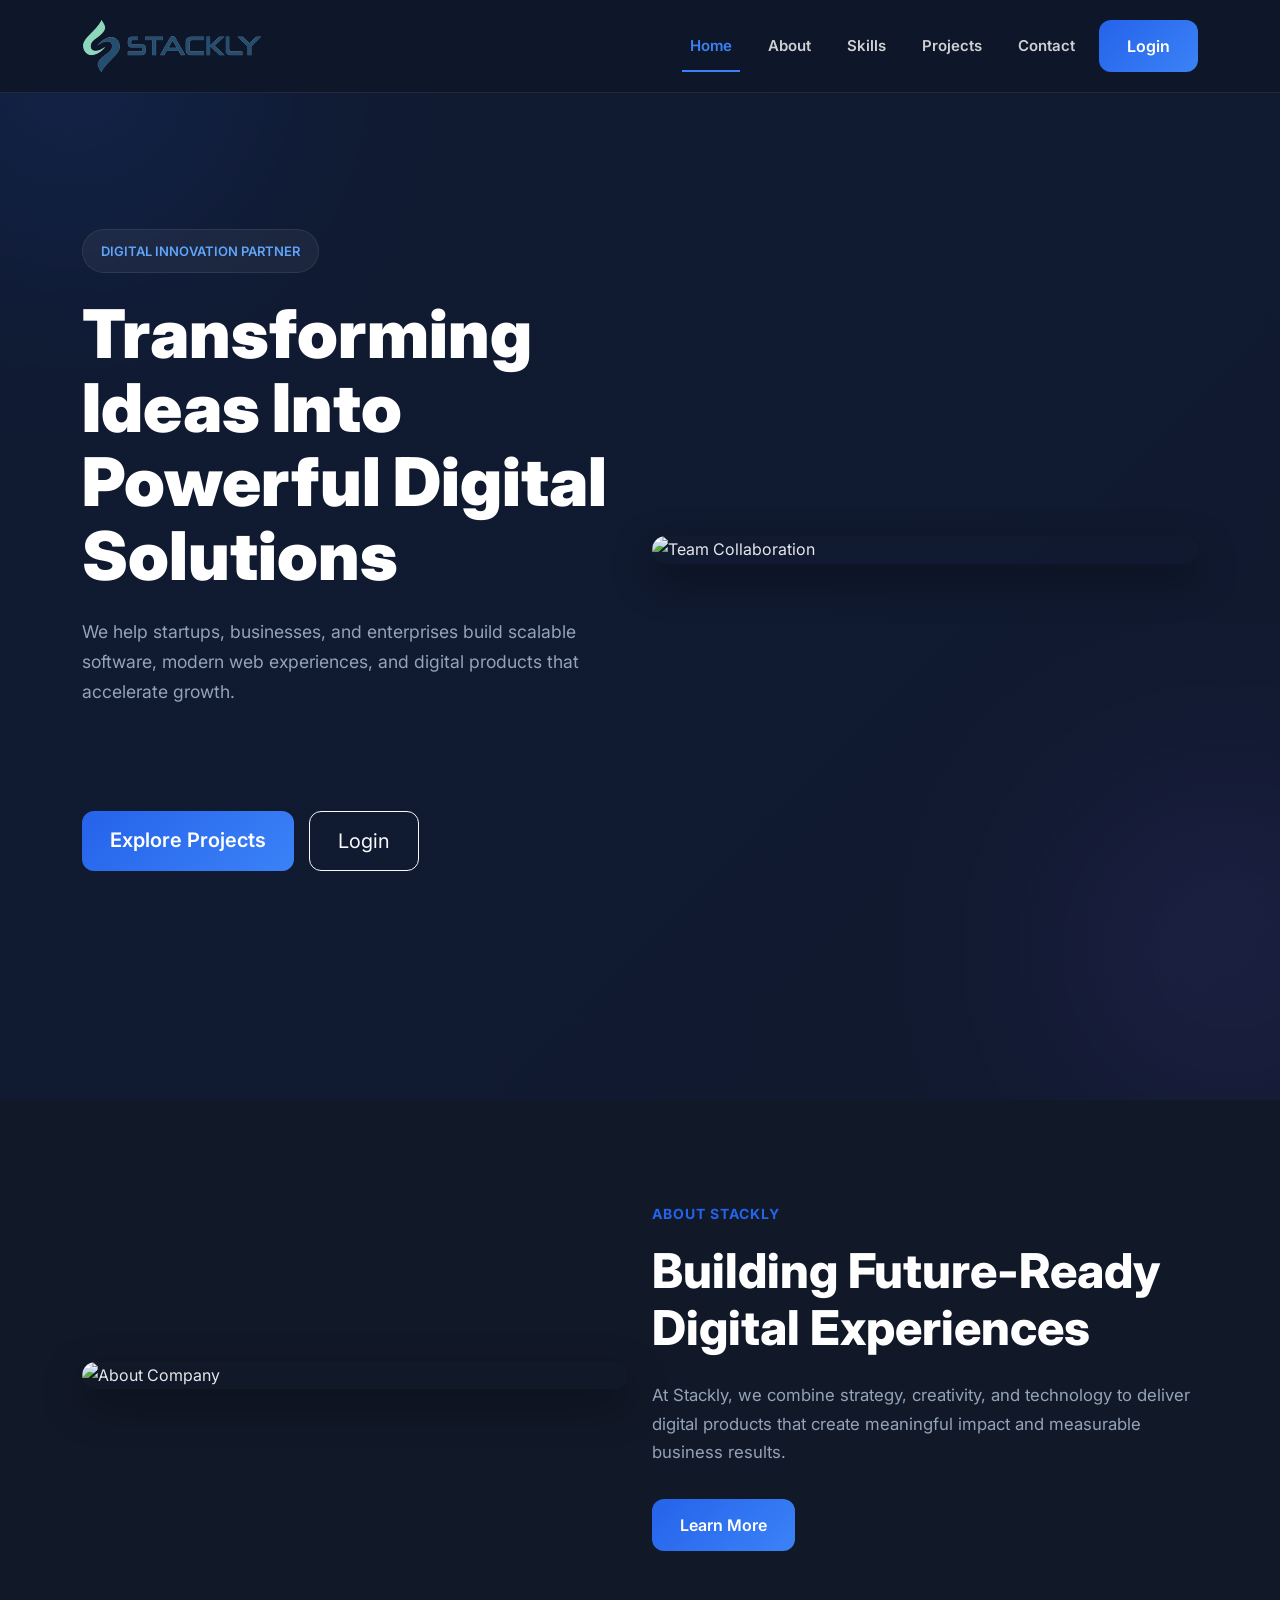
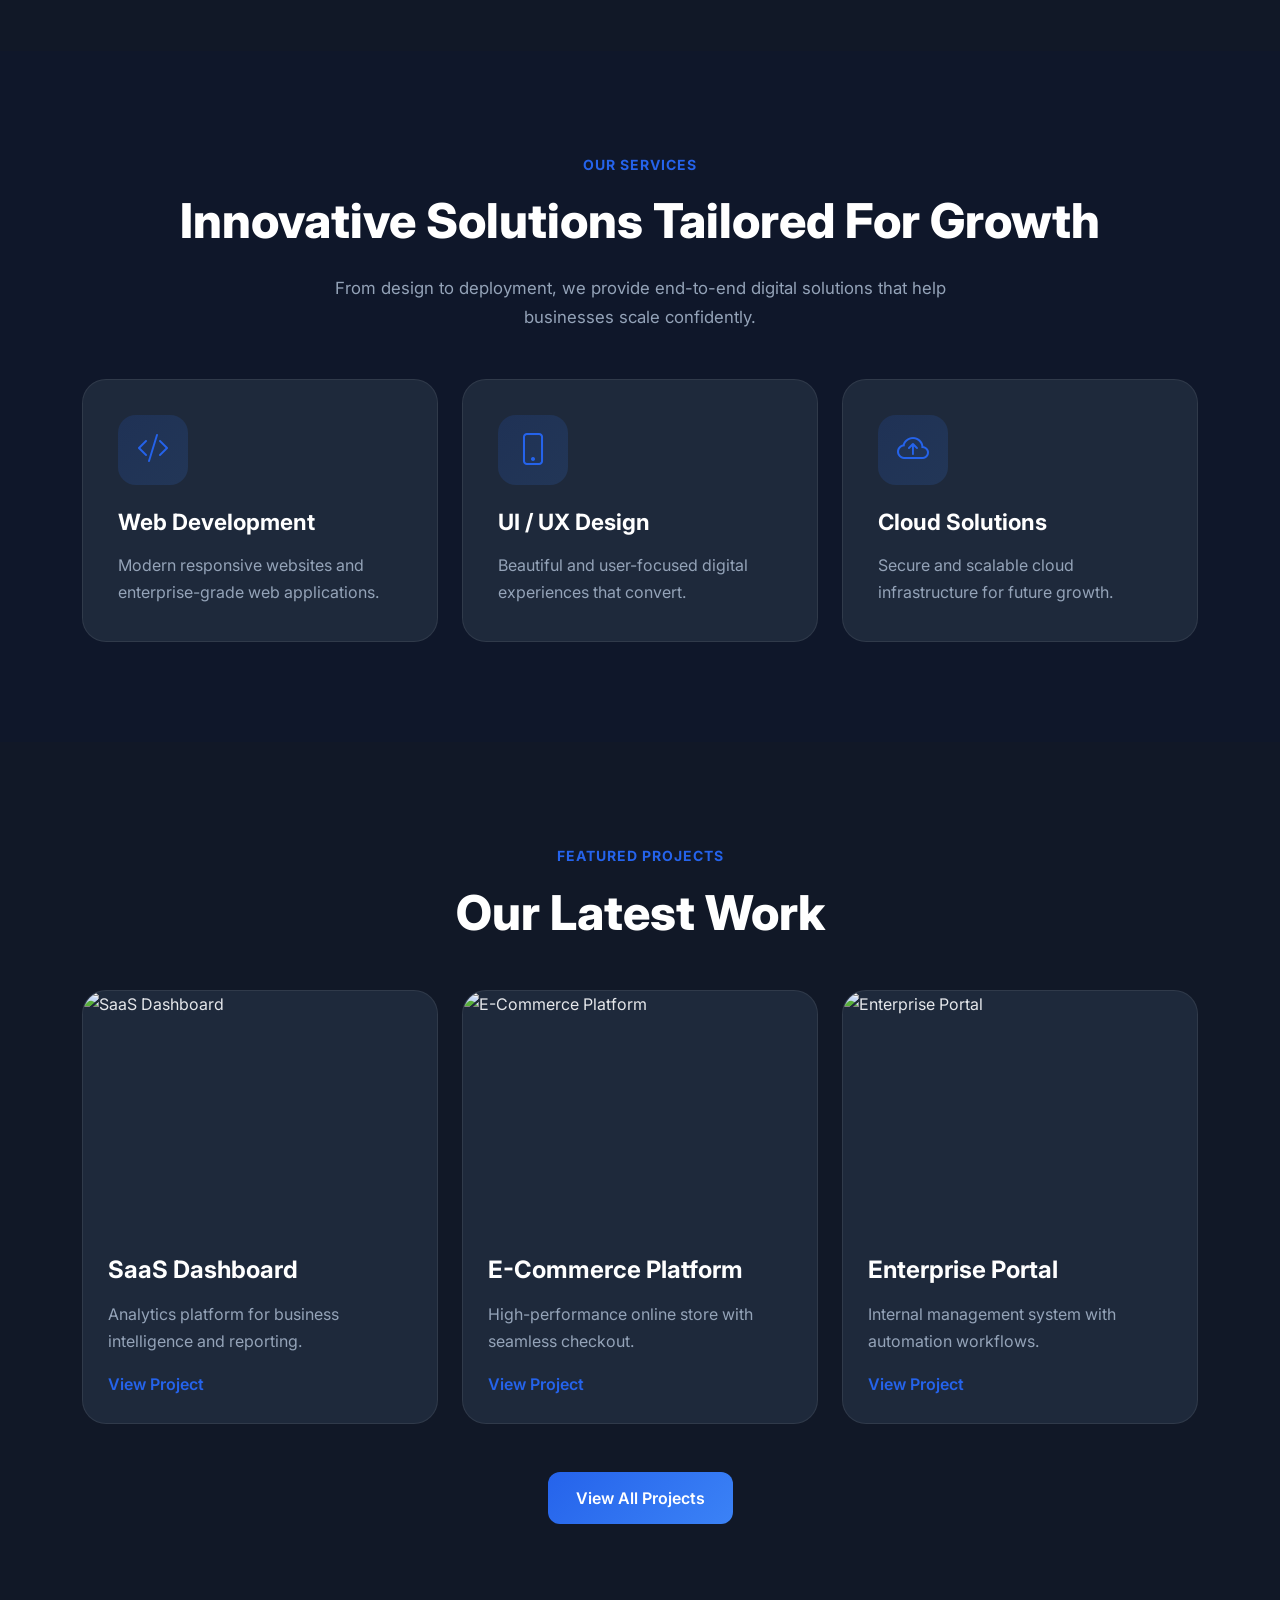
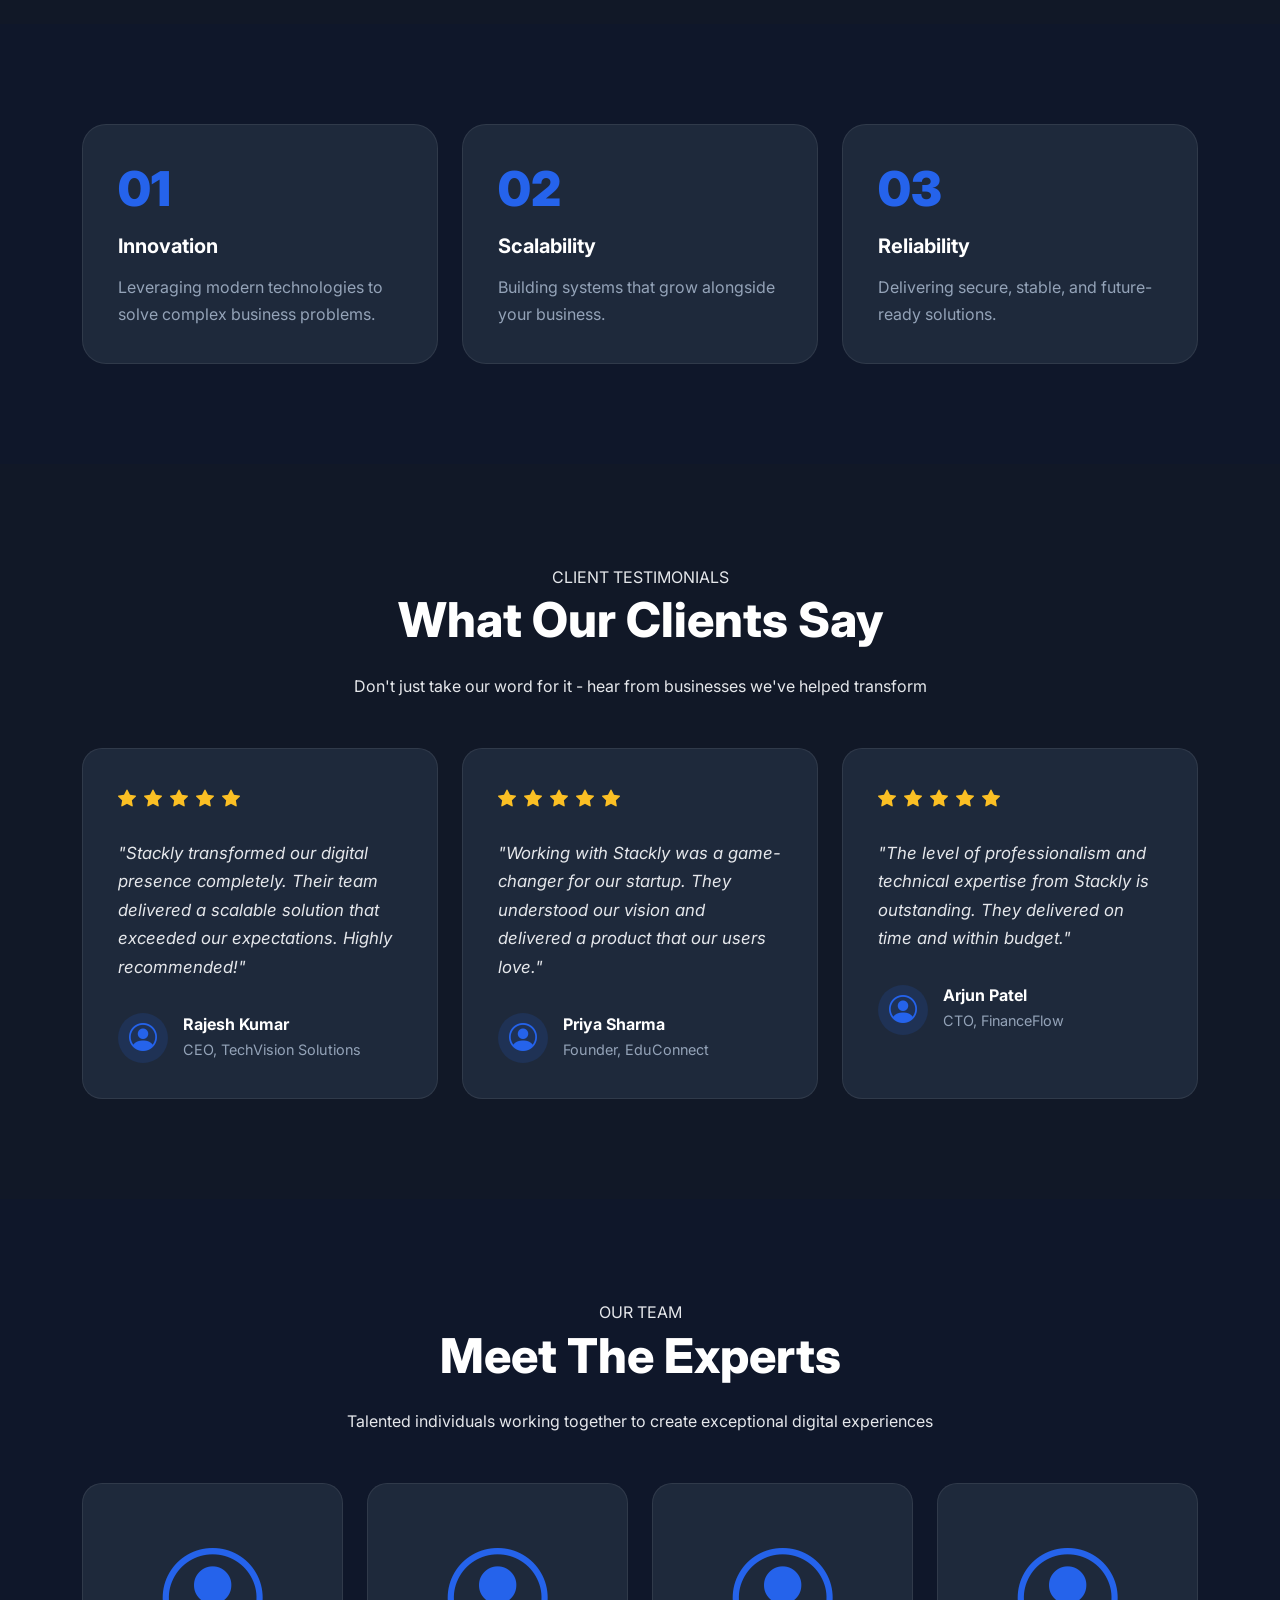
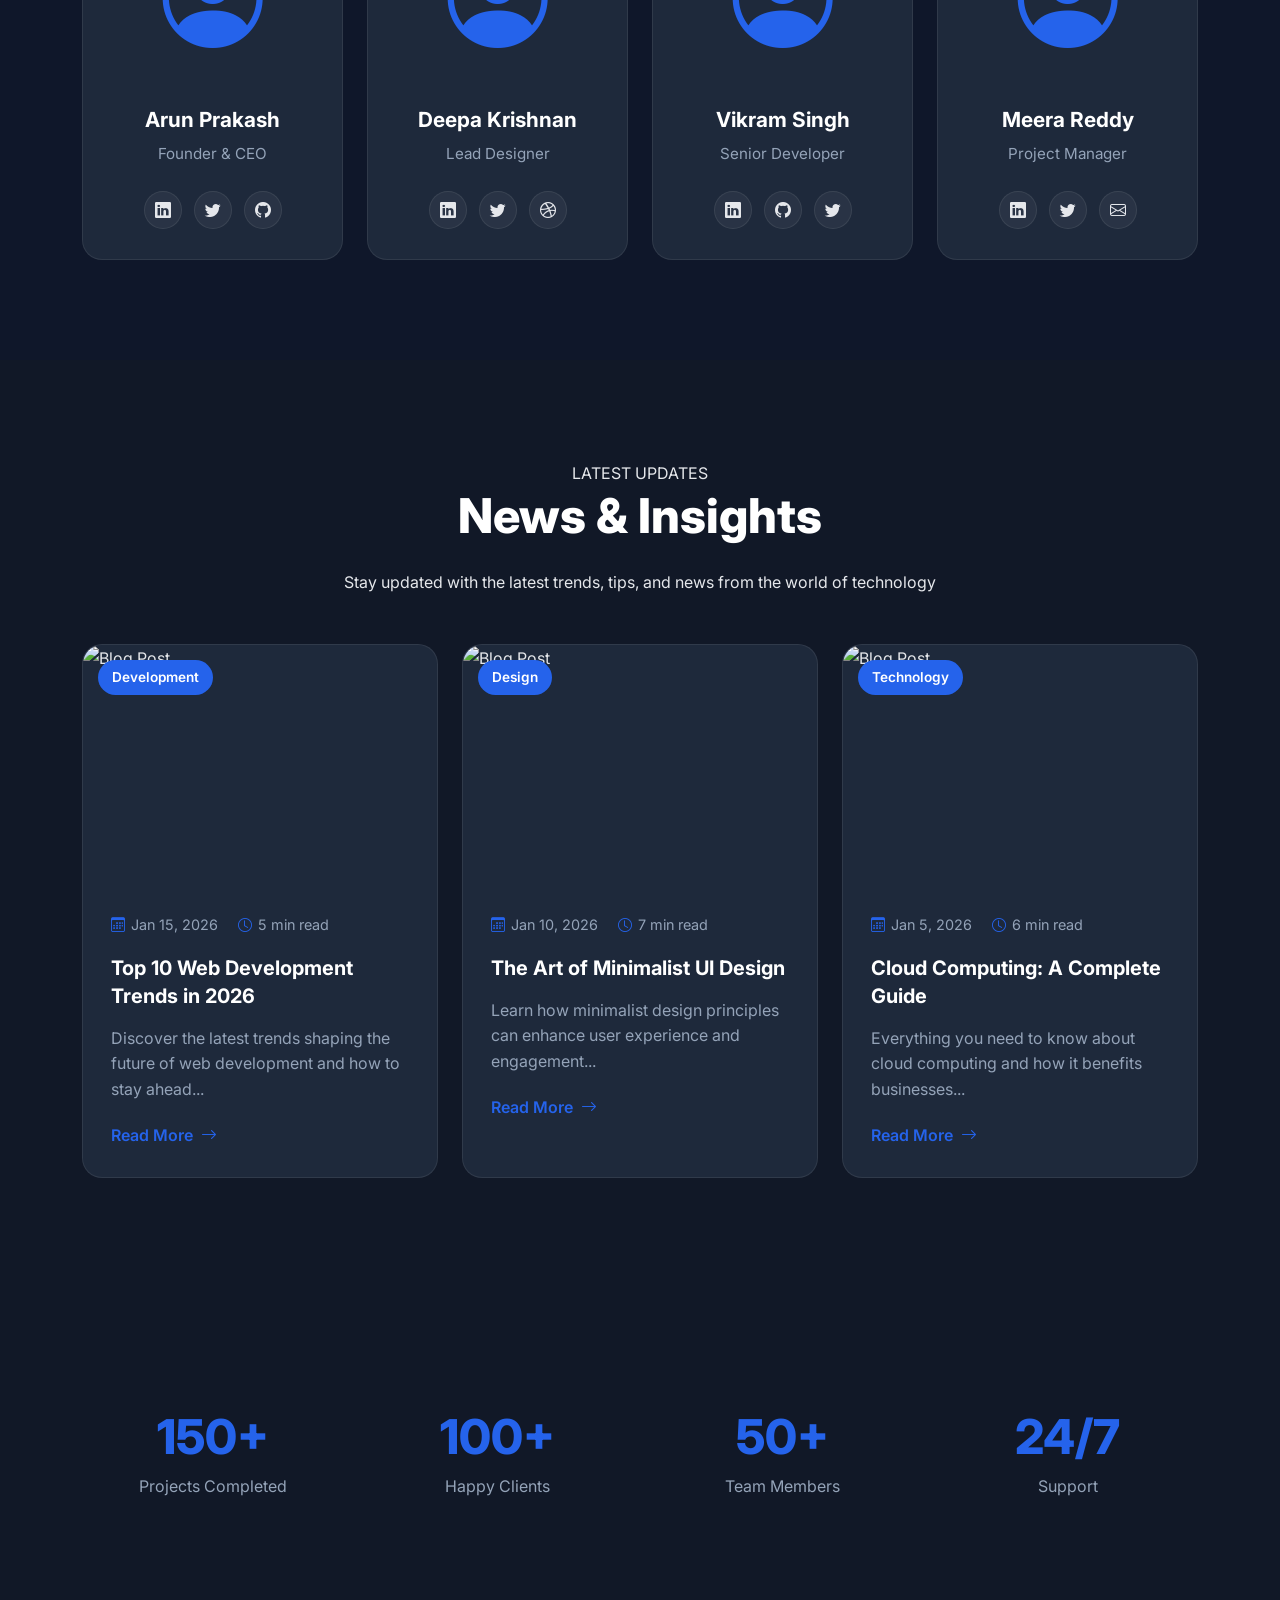
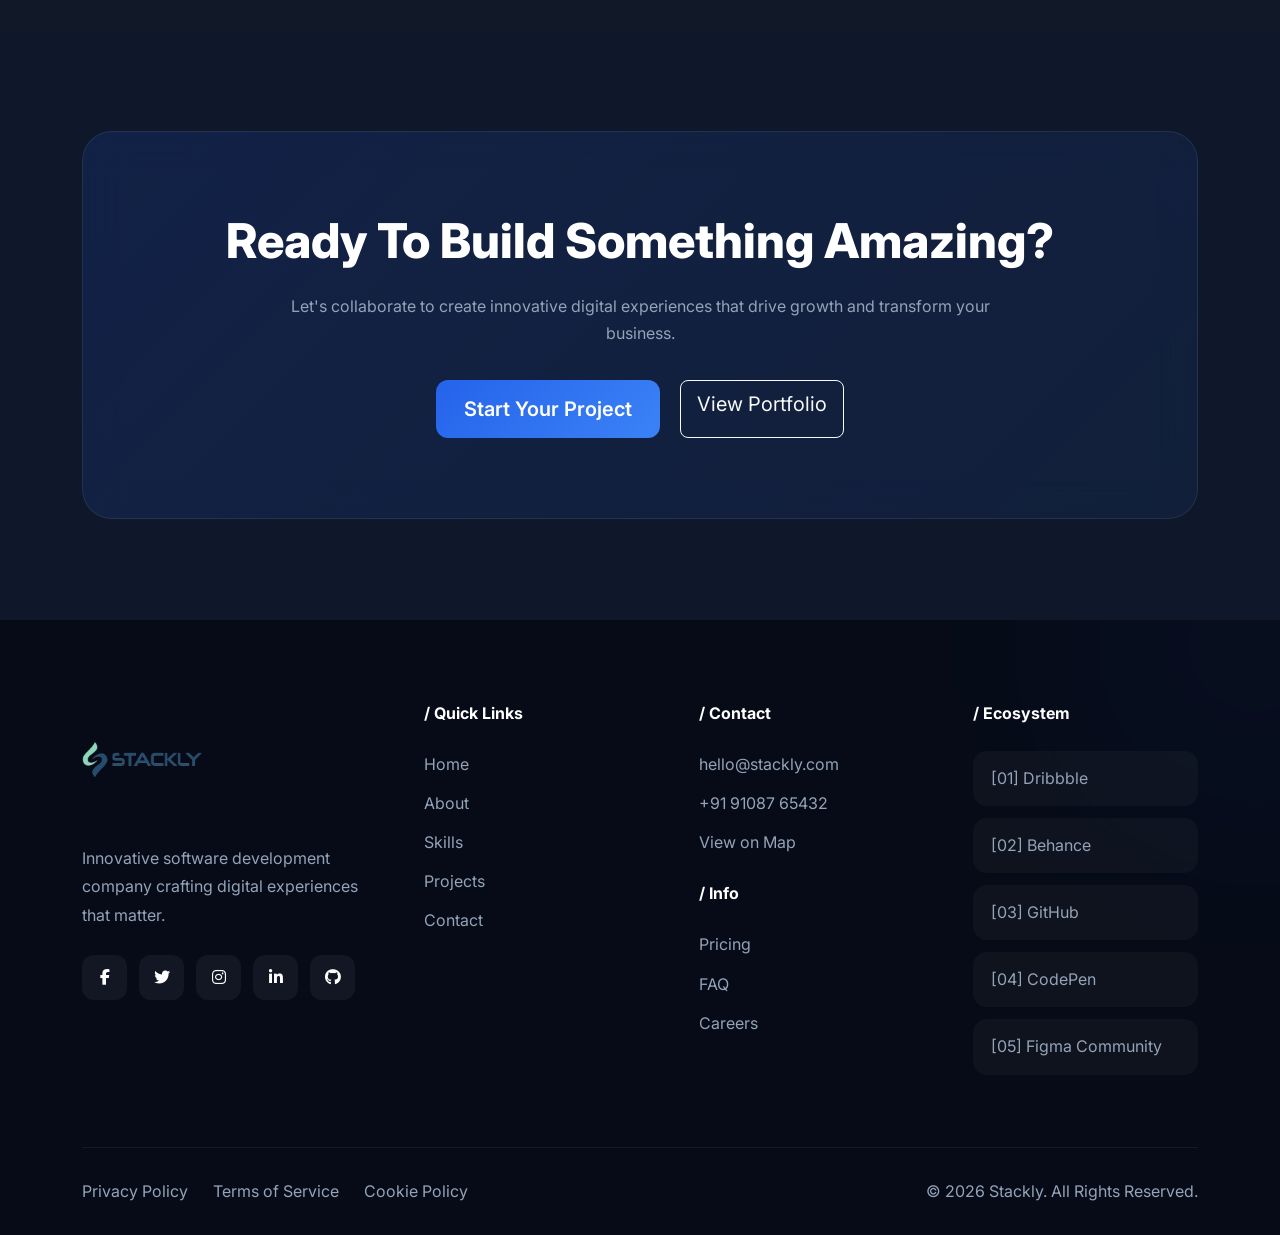
==== commit 259e9200: "changes has been done" ====
--- a/index.html
+++ b/index.html
@@ -46,7 +46,7 @@
         <div class="loader-content">
 
             <img
-                src="image/logo-stackly.webp"
+                src="image/logo-stackly.png"
                  alt="Stackly Logo"
                  class="loader-logo">
         
@@ -66,7 +66,7 @@
                 href="index.html">
 
                 <img
-                    src="image/logo-stackly.webp"
+                    src="image/logo-stackly.png"
                     alt="Stackly Logo"
                     class="navbar-logo">
 
@@ -1242,7 +1242,7 @@
                             <div class="logo-img-wrapper">
 
                                 <img
-                                    src="image/logo-stackly.webp"
+                                    src="image/logo-stackly.png"
                                     alt="Stackly Logo">
 
                             </div>
--- a/css/footer.css
+++ b/css/footer.css
@@ -83,9 +83,9 @@
 
 .logo-img-wrapper {
 
-    width: 48px;
-
-    height: 48px;
+    width: 120px;
+
+    height: 120px;
 
 }
 
@@ -414,6 +414,14 @@
 
     }
 
+    .logo-img-wrapper {
+
+        width: 80px;
+
+        height: 80px;
+
+    }
+
 }
 
 @media (max-width: 576px) {
@@ -440,4 +448,12 @@
 
     }
 
+    .logo-img-wrapper {
+
+        width: 60px;
+
+        height: 60px;
+
+    }
+
 }
